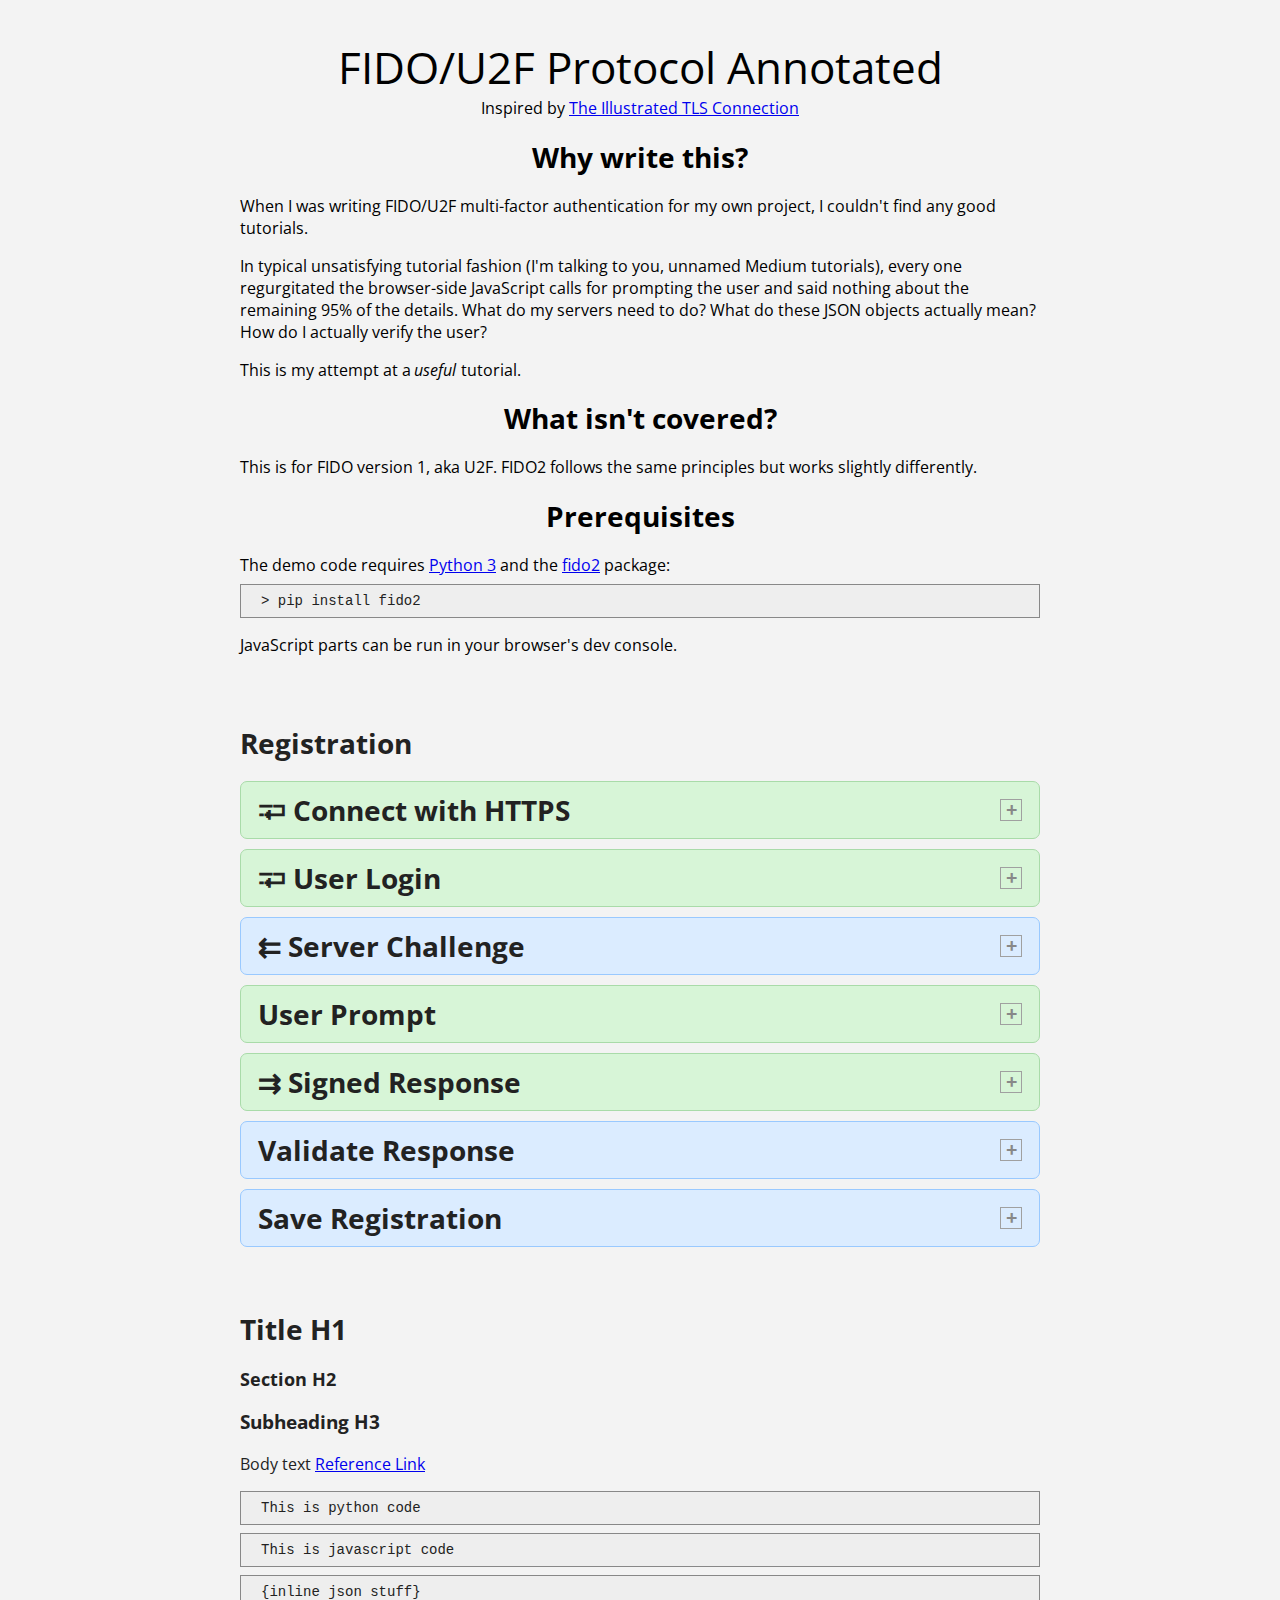
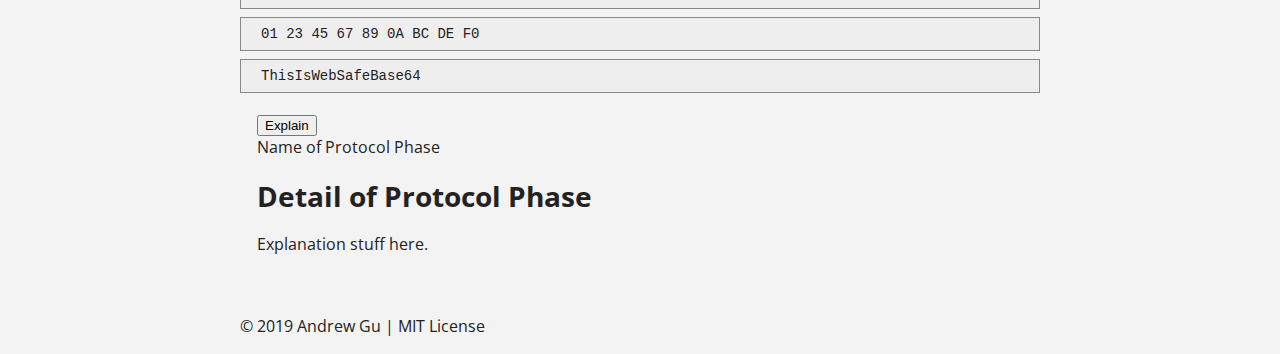
==== u2f.html @ 24c5cd7f "Implement tabbed section" ====
<!DOCTYPE html>
<html>
    <head>
        <link href="https://fonts.googleapis.com/css?family=Open+Sans|Ubuntu+Mono&display=swap" rel="stylesheet">
        <link rel="stylesheet" type="text/css" href="./include/style.css">
        <title>Andrew Gu - FIDO/U2F in detail</title>
    </head>
    <body>
        <div class="page-header">
            FIDO/U2F Protocol Annotated
            <span class="subtitle">Inspired by <a target="_blank" href="https://tls13.ulfheim.net/">The Illustrated TLS Connection</a></span>
            <h1>Why write this?</h1>
            <p>
                When I was writing FIDO/U2F multi-factor authentication for my own project, I couldn't find any good tutorials.
            </p>
            <p>    
                In typical unsatisfying tutorial fashion (I'm talking to you, unnamed Medium tutorials), 
                every one regurgitated the browser-side JavaScript calls for prompting the user and said nothing
                about the remaining 95% of the details. 
                What do my servers need to do? What do these JSON objects 
                actually mean? How do I actually verify the user?
            </p>
            <p>
                This is my attempt at a <em>useful</em> tutorial.
            </p>
            <h1>What isn't covered?</h1>
            <p>
                This is for FIDO version 1, aka U2F. FIDO2 follows the same principles but works slightly differently.
            </p>
            <h1 class="phase-name">
                Prerequisites
            </h1>
            <p>
                The demo code requires <a target="_blank" href="https://www.python.org/">Python 3</a> and the <a target="_blank" href="https://github.com/Yubico/python-fido2">fido2</a> package:
                <code>&gt; pip install fido2</code>
            </o>
            <p>
                JavaScript parts can be run in your browser's dev console.
            </p>
        </div>
        <div class="content-root">
            <h1>Registration</h1>
            <div class="protocol-phase client-phase" expandable>
                <h1 class="phase-name" expandtoggle>
                    <span class="expand">+</span>
                    <span class="shrink">−</span>
                    &#x2b92; Connect with HTTPS
                </h1>
                <div class="details">
                    <p>
                        The client (or browser) first makes a HTTPS connection with the server. 
                        This is to prevent a man-in-the-middle attack which would allow
                        an attacker to impersonate either the server (replay attack) or the FIDO authenticator.
                    </p>
                    <p>
                        If you are writing a website, you get this for free with your standard HTTPS everywhere setup.
                        If you are writing a native client, make sure you are using HTTPS to talk to your servers.
                    </p>
                </div>
            </div>
            <div class="protocol-phase client-phase" expandable>
                <h1 class="phase-name" expandtoggle>
                    <span class="expand">+</span>
                    <span class="shrink">−</span>
                    &#x2b92; User Login
                </h1>
                <div class="details">
                    <p>
                        You need some way to connect data in the registration process to the user's account. Typically, you do this
                        by having the user log in. If they haven't enabled 2FA/MFA yet, then it's usually just username + password until
                        2FA/MFA is set up.
                    </p>
                    <p>
                        If you are requiring 2FA/MFA, then you might restrict the user account like an "unverified" account until the
                        FIDO authenticator is set up.
                    </p>
                </div>
            </div>
            <div class="protocol-phase server-phase" expandable>
                <h1 class="phase-name" expandtoggle>
                    <span class="expand">+</span>
                    <span class="shrink">−</span>
                    &#x21c7; Server Challenge
                </h1>
                <div class="details">
                    <h2>
                        Generating a Secure Challenge
                    </h2>
                    <p>
                        Registration begins with the server generating a random challenge (binary blob).
                        The challenge will be signed using a private key stored on the FIDO authenticator.
                    </p>
                    <div class="code-paragraph" expandable>
                        <div class="code">
                            4b2fe77263b28031b396140f8460863fe80b88ebb974a9e6a1069ca4040bf547
                        </div>
                        <input type="button" value="Show Code" expandtoggle>
                        <div class="details">
                            <div class="code">
                                # python<br>
                                from binascii import hexlify<br>
                                from secrets import token_bytes<br>
                                <span class="has-tooltip">
                                    CHALLENGE_LENGTH = 32
                                    <div class="tooltip-text" style="width: 350px; padding-top: 5px;">32 bytes is probably enough, requiring 2<sup>128</sup> guesses for a birthday attack.</div>
                                </span>
                                <br>
                                challenge = token_bytes(CHALLENGE_LENGTH)<br>
                                print(hexlify(challenge))
                            </div>
                        </div>
                        <p>
                            It's crucial that the server generates a <em>random</em> challenge so that it's not possible 
                            for an eavesdropper to replay a previous registration.
        
                            The server needs to remember that this challenge is for this specific user.
                        </p>
                    </div>
                    <h2>
                        Transmitting to Client
                    </h2>
                    <p>
                        Before we can send the challenge to the actual FIDO authenticator, we will need to encode it using <a target="_blank" href="https://en.wikipedia.org/wiki/Base64#Implementations_and_history">base64url without padding</a>.
                        Technically we don't have to do the base 64 encoding until the next step (client talking to the FIDO authenticator), but base64 is convenient for returning a binary blob in a HTTP response body, so we might as well encode it on the server.
                    </p>
                    <div class="code-paragraph" expandable>
                        <div class="code">
                            Sy_ncmOygDGzlhQPhGCGP-gLiOu5dKnmoQacpAQL9Uc
                        </div>
                        <input type="button" value="Show Code" expandtoggle>
                        <div class="details">
                            <p>
                                Convert into base64url without padding:
                            </p>
                            <div class="code">
                                # python<br>
                                from fido2.utils import websafe_encode<br>
                                websafe_encode(challenge)
                            </div>
                            <p>
                                You could generate the challenge straight into base64url, but remember that you will have to verify the response using the <em>decoded</em> bit sequence.
                            </p>
                            <div class="code">
                                # python<br>
                                from secrets import token_urlsafe<br>
                                CHALLENGE_LENGTH = 32
                                challenge = token_urlsafe(CHALLENGE_LENGTH).replace('=','')<br>
                            </div>
                        </div>
                    </div>
                </div>
            </div>
            <div class="protocol-phase client-phase" expandable>
                <h1 class="phase-name" expandtoggle>
                    <span class="expand">+</span>
                    <span class="shrink">−</span>
                    <!--&#x1f5a2;-->User Prompt
                </h1>
                <div class="details" tabcontainer>
                    <div class="tab-selector">
                        <input id="client-phase-webauthn-tab" type="radio" name="reg-prompt-user-nav" checked>
                        <label for="client-phase-webauthn-tab">Browser</label>
                        <input id="client-phase-python-tab" type="radio" name="reg-prompt-user-nav">
                        <label for="client-phase-python-tab">Native</label>
                        &nbsp;
                    </div>
                    <div class="tab-content" fortab="client-phase-webauthn-tab">
                        <h2>
                            Prompting with WebAuthn in the Browser
                        </h2>
                        
                    </div>
                    <div class="tab-content" fortab="client-phase-python-tab">
                        <h2>
                            Prompting from a Native Application (using Python)
                        </h2>
                    </div>
                </div>
            </div>
            <div class="protocol-phase client-phase" expandable>
                <h1 class="phase-name" expandtoggle>
                    <span class="expand">+</span>
                    <span class="shrink">−</span>
                    &#x21c9; Signed Response
                </h1>
                <div class="details">
                    <p>
                        Client sends response with protocol bullshit
                    </p>
                </div>
            </div>
            <div class="protocol-phase server-phase" expandable>
                <h1 class="phase-name" expandtoggle>
                    <span class="expand">+</span>
                    <span class="shrink">−</span>
                    Validate Response
                </h1>
                <div class="details">
                    <p>
                        Server stores registration info
                    </p>
                </div>
            </div>
            <div class="protocol-phase server-phase" expandable>
                <h1 class="phase-name" expandtoggle>
                    <span class="expand">+</span>
                    <span class="shrink">−</span>
                    Save Registration
                </h1>
                <div class="details">
                    <p>
                        Server stores registration info
                    </p>
                </div>
            </div>
        </div>
        <div class="content-root">
            <h1>Title H1</h1>
            <h2>Section H2</h2>
            <h3>Subheading H3</h3>
            <p>Body text <a href="https://fidoalliance.org/specifications/">Reference Link</a></p>
            <code class="python">This is python code</code>
            <code class="javascript">This is javascript code</code>
            <code class="json">{inline json stuff}</code>
            <code class="hex">01 23 45 67 89 0A BC DE F0</code>
            <code class="base64">ThisIsWebSafeBase64</code>

            <div class="protocol-phase expandable" id="test_expandable">
                <div class="expandable-inner">
                    <div class="protocol-phase-header header">
                        <input class="protocol-phase-toggle" type="button" value="Explain" expandtarget="test_expandable">
                        <div class="protocol-phase-previewer">Name of Protocol Phase</div>
                    </div>
                    <div class="protocol-phase-detail detail">
                        <h1>Detail of Protocol Phase</h1>

                        <p>Explanation stuff here.</p>
                        <!--
                        <div class="data expandable" id="test_data">
                            <div class="data-header header" previewer>
                                <input class="data-toggle" type="button" value="Annotate" expandtarget="test_data">
                                <div class="data-previewer" preview>
                                    <code class="json">{Collapsed Json}</code>
                                </div>
                            </div>
                            <div class="data-expanded">
                                <code class="json">00 00 00 00</code>
                                <p>Description</p>
                                <code class="json">00 00 00 00</code>
                                <p>Description</p>
                                <code class="json">00 00 00 00</code>
                                <p>Description</p>
                            </div>
                        </div>

                        <div class="blob expandable" id="test_blob">
                            <div class="blob-header header" previewer>
                                <input class="blob-toggle" type="button" value="Decode" expandtarget="test_blob">
                                <div class="blob-previewer">
                                    <code class="base64">Base 64</code>
                                </div>
                            </div>
                            <div class="blob-expanded">
                                <code class="hex">00 00 00 00</code>
                            </div>
                        </div>

                        <div class="show-code expandable" id="test_showcode">
                            <div class="show-code-header header">
                                <input class="show-code-expand-button" type="button" value="Code" expandtarget="test_showcode" previewer>
                            </div>
                            <code class="show-code-expanded python">Detail code</code>
                        </div>
                        -->
                    </div>
                </div>
            </div>
        </div>
        <div class="page-footer">
            &copy; 2019 Andrew Gu | MIT License
        </div>
    </body>
    <script type="text/javascript" src="./include/util.js"></script>
    <script type="text/javascript">
        var formatMapping = {
            "expandable_attrb" : "expandable",
            "toggle_attrb" : "expandtoggle",
            "collapse_class" : "collapsed",
            "toggle_state_attrb" : "togglecollapsed",
            "tab_container_attrb" : "tabcontainer",
            "tab_selector_class" : "tab-selector",
            "tab_content_class" : "tab-content",
            "tab_content_key_attrb" : "fortab",
            "tab_visiblity_class" : "visible",
        };
        initInteractiveFormatting(formatMapping);
    </script>
</html>
---- include/style.css ----
body {
    margin: 0;
    padding: 0;
    background-color: #f3f3f3;
    font-family: 'Open Sans', sans-serif;
}

h1, h2, h3, h4, h5, h6
{
    font-family: 'Open Sans', sans-serif;
}

h1
{
    font-size: 28px;
}

h2
{
    font-size: 18px;
}

.page-header > .subtitle
{
    font-size: 16px;
    text-align: center;
    display: block;
}

p, div.details > div.paragraph, div.code-paragraph {
    font-size: 16px;
    text-align: left;
    margin-top: 16px;
    margin-bottom: 16px;
}

sup {
    margin: 0;
    padding: 0;
    font-size: 10px;
}

p em, div.paragraph em {
    margin-left: -1.5px;
    margin-right: 1.5px;
}

.page-header {
    width: 800px;
    margin: 20px auto 0;
    padding: 17px;
    /*background-color: #f8f8f8;*/

    font-size: 44px;
    text-align: center;
}

.page-header p {
    font-size: 16px;
}

.page-footer {
    color: #222222;
    margin: 0 auto;
    padding: 17px;
    width: 800px;
}

.content-root {
    margin: 0 auto;
    padding: 17px;
    width: 800px;
    color: #222222;
    /*background-color: #f8f8f8;*/
}

/* Tabbed div */
div.details[tabcontainer]
{
    width: 100%;
    border: 1px solid rgba(160, 160, 160, 0.7);
    margin-top: 16px;
    margin-bottom: 16px;
    border-radius: 3px;
}

div.details[tabcontainer] > div.tab-selector
{
    display: flex;
    flex-direction: row;
}

div.details[tabcontainer] > div.tab-selector > input
{
    display: none;
}

div.details[tabcontainer] > div.tab-selector > label
{
    margin-right: 3px;
    padding: 5px;
    flex-basis: auto;
    flex-shrink: 0;
    flex-grow: 0;

    border-bottom: 3px solid rgba(0,0,0,0.1);

    cursor: pointer;
}

div.details[tabcontainer] > div.tab-selector > label:hover
{
    background-color: rgba(160,160,160,0.3);
    border-bottom: 3px solid rgba(0,0,0,0.5);
}

div.details[tabcontainer] > div.tab-selector > input:checked + label
{
    background-color: rgba(160,160,160,0.3);
    border-bottom: 3px solid rgba(0,0,0,0.5);
}

div.details[tabcontainer] > div.tab-content
{
    display: none;
    margin: 16px;
}

div.details[tabcontainer] > div.tab-content.visible
{
    display: block;
}

/* Code block formatting */

code, div.code {
    margin: 8px 0;
    border: 1px solid #888888;
    padding: 8px 20px;
    box-sizing: border-box;
    width: 100%;
    background-color: #eeeeee;
    font-size: 14px;
    line-height: 16px;
    font-family: 'Ubuntu Mono', monospace;
    color: #222222;
    display: block;
}

div.code > input[expandtoggle] {
    float: right;
    margin-top: -3px;
    height: 22px;
}

div.code-paragraph > div.details {
    margin-left: 30px;
    margin-right: 30px;
}

/* Tooltip formatting */
div.tooltip-text {
    position: absolute;

    top: 100%;
    left: 20px;
    margin-top: 5px;

    padding: 8px;

    font-family: 'Open Sans', sans-serif;
    line-height: 16px;
    font-size: 16px;
    text-align: left;
    box-sizing: border-box;
    border-radius: 5px;
    background-color: rgb(70, 70, 70);
    color: white;

    z-index: 100;
    display: block;
    opacity: 0.0;

    pointer-events: none;

    transition-property: opacity;
    transition-duration: 0.2s;
    transition-timing-function: cubic-bezier(0.25, 0.46, 0.45, 0.94);
}

.has-tooltip:hover > div.tooltip-text {
    opacity: 1.0;
}

.has-tooltip {
    position: relative;
}

.code > .has-tooltip {
    color: #222288;
    text-decoration: underline;
}

div.tooltip-text::after {
    content: " ";
    position: absolute;
    top: 0%; /* At the bottom of the tooltip */
    left: 20px;
    margin-top: -10px;
    border-width: 5px;
    border-style: solid;
    border-color:  transparent transparent rgb(70, 70, 70) transparent;
}

/* Formatting for protocol phase container */
.protocol-phase {
    padding-top: 10px;
    padding-bottom: 0px;
    padding-left: 17px;
    padding-right: 17px;
    border-radius: 7px;
    margin-top: 10px;
    margin-bottom: 10px;
}

.protocol-phase.collapsed {
    padding-bottom: 10px;
}

.protocol-phase > h1.phase-name {
    margin: 0;
    padding: 0;
    line-height: 36px;
}

.protocol-phase.collapsed > h1.phase-name > span.expand {
    display: block;
}

.protocol-phase > h1.phase-name > span.expand {
    display: none;
}

.protocol-phase.collapsed > h1.phase-name > span.shrink {
    display: none;
}

.protocol-phase > h1.phase-name > span.shrink {
    display: block;
}

.protocol-phase > h1.phase-name > span.expand, h1.phase-name span.shrink {
    float: right;
    width: 20px;
    height: 20px;
    line-height:20px;
    font-size: 20px;
    margin-top: 7px;
    margin-right: 0px;
    text-align: center;
    border: 1px solid #a0a0a0;
    color: #888888;
}

.protocol-phase > .details {
    overflow: hidden;
}

.client-phase {
    background-color: #d7f5d7;
    border: 1px solid #a9dba9;
}

.client-phase.collapsed:hover{
    border: 1px solid #459645;
}

.server-phase {
    background-color: #dbecff;
    border: 1px solid #99c9ff;
}

.server-phase.collapsed:hover {
    border: 1px solid #4a6e96;
}

/* For handling toggle expansion */
.expandable {
    overflow: hidden;
}

[expandtoggle] {
    cursor: pointer;
}

.short {
    transition-property: opacity;
    transition-duration: 0.2s;
    transition-timing-function: cubic-bezier(0.25, 0.46, 0.45, 0.94);
    height: 0;
    opacity: 0;
}

div.collapsed > .short {
    transition-property: opacity;
    transition-duration: 0.2s;
    transition-timing-function: cubic-bezier(0.25, 0.46, 0.45, 0.94);
    height: auto;
    opacity: 1;
}

.details
{
    display: block;
}

div.collapsed > .details {
    display: none;
}
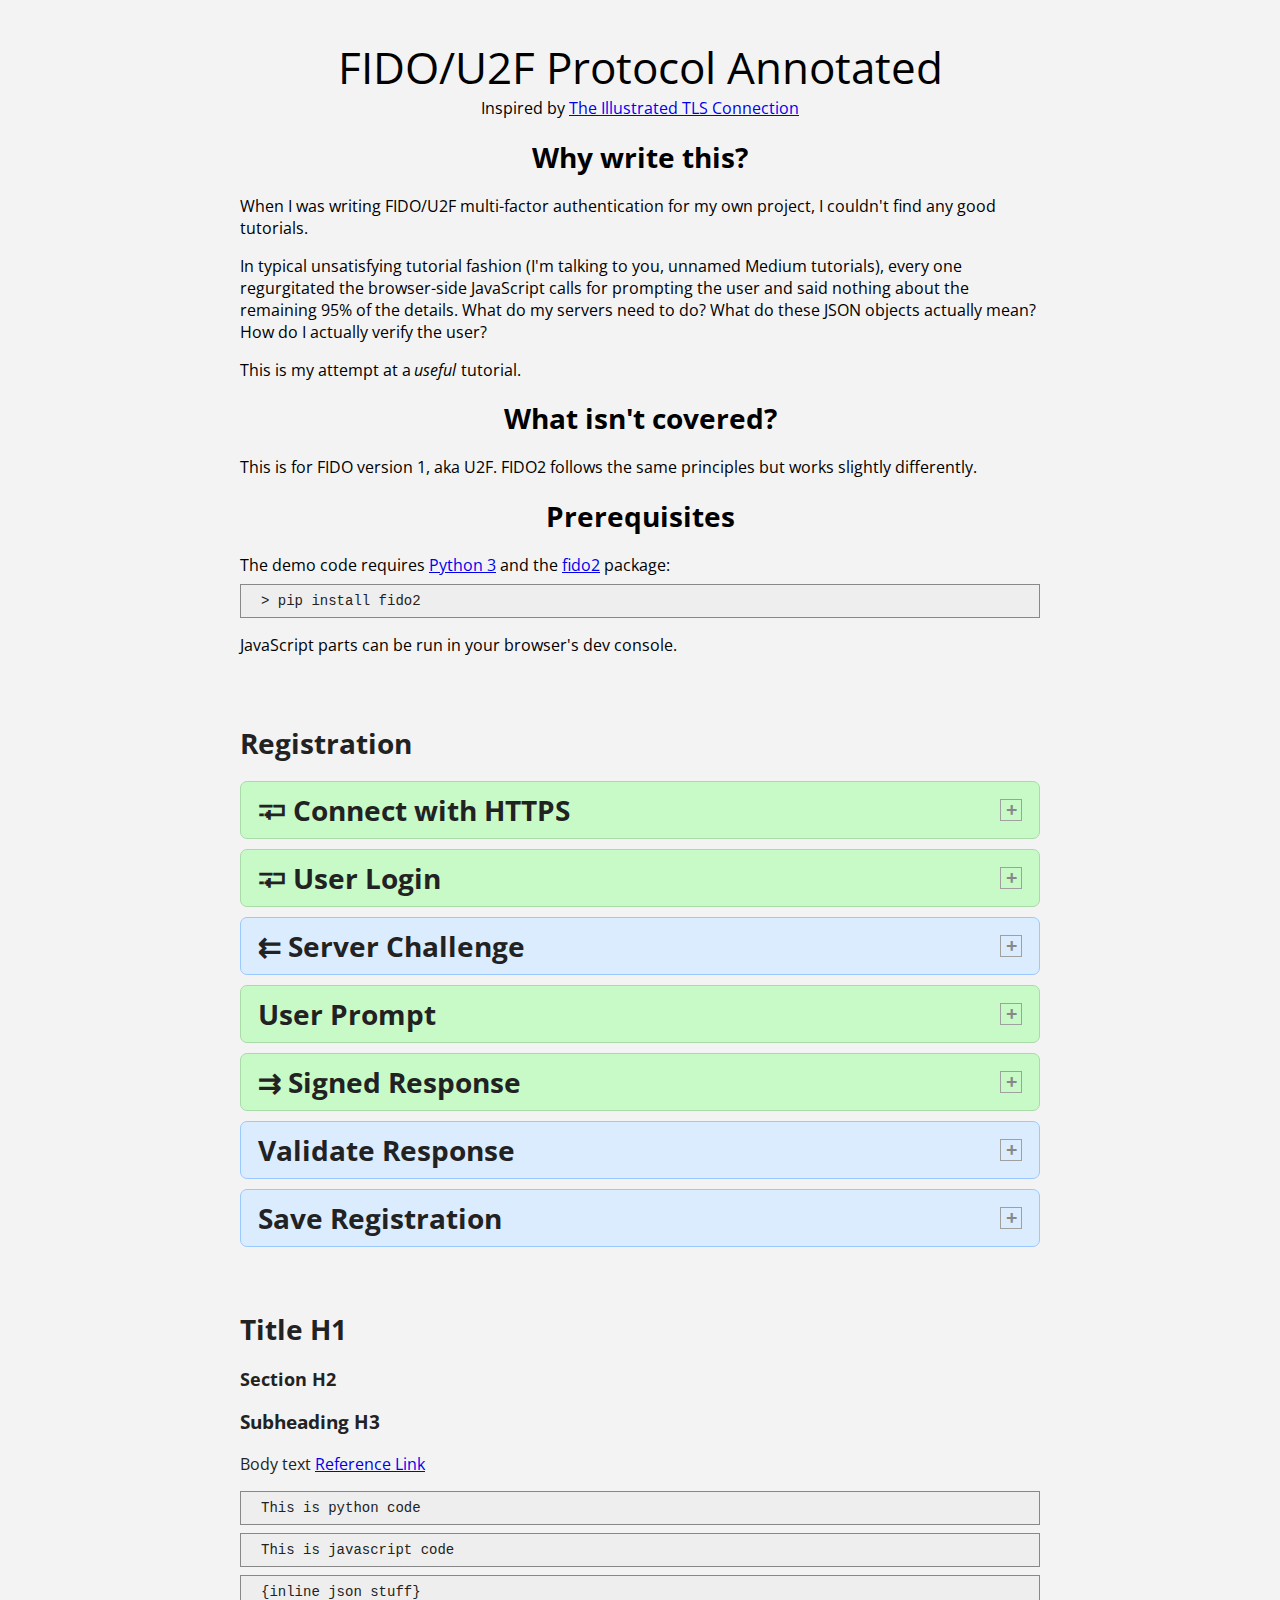
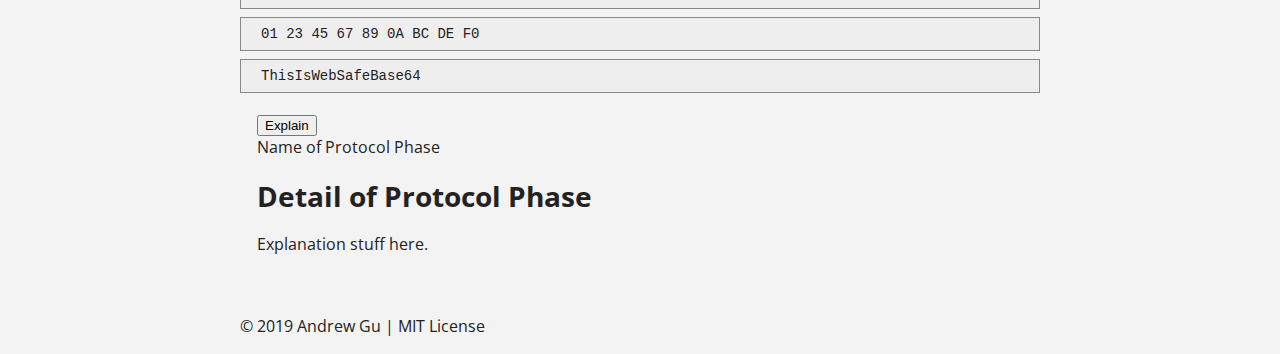
==== commit eadab062: "Styling for tabs" ====
--- a/u2f.html
+++ b/u2f.html
@@ -164,16 +164,17 @@
                         <label for="client-phase-python-tab">Native</label>
                         &nbsp;
                     </div>
-                    <div class="tab-content" fortab="client-phase-webauthn-tab">
-                        <h2>
-                            Prompting with WebAuthn in the Browser
-                        </h2>
-                        
-                    </div>
-                    <div class="tab-content" fortab="client-phase-python-tab">
-                        <h2>
-                            Prompting from a Native Application (using Python)
-                        </h2>
+                    <div class="tab-container">
+                        <div class="tab-content" fortab="client-phase-webauthn-tab">
+                            <h2>
+                                Prompting with WebAuthn in the Browser
+                            </h2>
+                        </div>
+                        <div class="tab-content" fortab="client-phase-python-tab">
+                            <h2>
+                                Prompting from a Native Application (using Python)
+                            </h2>
+                        </div>
                     </div>
                 </div>
             </div>
--- a/include/style.css
+++ b/include/style.css
@@ -78,10 +78,24 @@
 div.details[tabcontainer]
 {
     width: 100%;
-    border: 1px solid rgba(160, 160, 160, 0.7);
     margin-top: 16px;
     margin-bottom: 16px;
-    border-radius: 3px;
+}
+
+div.details[tabcontainer] > div.tab-container
+{
+    border-radius: 0px 3px 3px 3px;
+    overflow: hidden;
+}
+
+div.client-phase div.tab-container
+{
+    background-color: #dfffdf;
+}
+
+div.server-phase div.tab-container
+{
+    background-color: #e9f3ff;
 }
 
 div.details[tabcontainer] > div.tab-selector
@@ -97,17 +111,35 @@
 
 div.details[tabcontainer] > div.tab-selector > label
 {
+    font-size: 14px;
     margin-right: 3px;
-    padding: 5px;
+    padding: 5px 10px;
     flex-basis: auto;
     flex-shrink: 0;
     flex-grow: 0;
 
-    border-bottom: 3px solid rgba(0,0,0,0.1);
+    border-bottom: 2px solid rgba(0,0,0,0.1);
 
     cursor: pointer;
 }
 
+div.client-phase div.details[tabcontainer] > div.tab-selector > label:hover,
+div.client-phase div.details[tabcontainer] > div.tab-selector > input:checked + label
+{
+    background-color: #dfffdf;
+    border-radius: 3px 3px 0px 0px;
+    border-bottom: 2px solid rgba(0,0,0,0.0);
+}
+
+div.server-phase div.details[tabcontainer] > div.tab-selector > label:hover,
+div.server-phase div.details[tabcontainer] > div.tab-selector > input:checked + label
+{
+    background-color: #e9f3ff;
+    border-radius: 3px 3px 0px 0px;
+    border-bottom: 2px solid rgba(0,0,0,0.0);
+}
+
+/*
 div.details[tabcontainer] > div.tab-selector > label:hover
 {
     background-color: rgba(160,160,160,0.3);
@@ -119,14 +151,15 @@
     background-color: rgba(160,160,160,0.3);
     border-bottom: 3px solid rgba(0,0,0,0.5);
 }
-
-div.details[tabcontainer] > div.tab-content
+*/
+
+div.details[tabcontainer] div.tab-content
 {
     display: none;
     margin: 16px;
 }
 
-div.details[tabcontainer] > div.tab-content.visible
+div.details[tabcontainer] div.tab-content.visible
 {
     display: block;
 }
@@ -267,7 +300,7 @@
 }
 
 .client-phase {
-    background-color: #d7f5d7;
+    background-color: #c8fac8;
     border: 1px solid #a9dba9;
 }
 
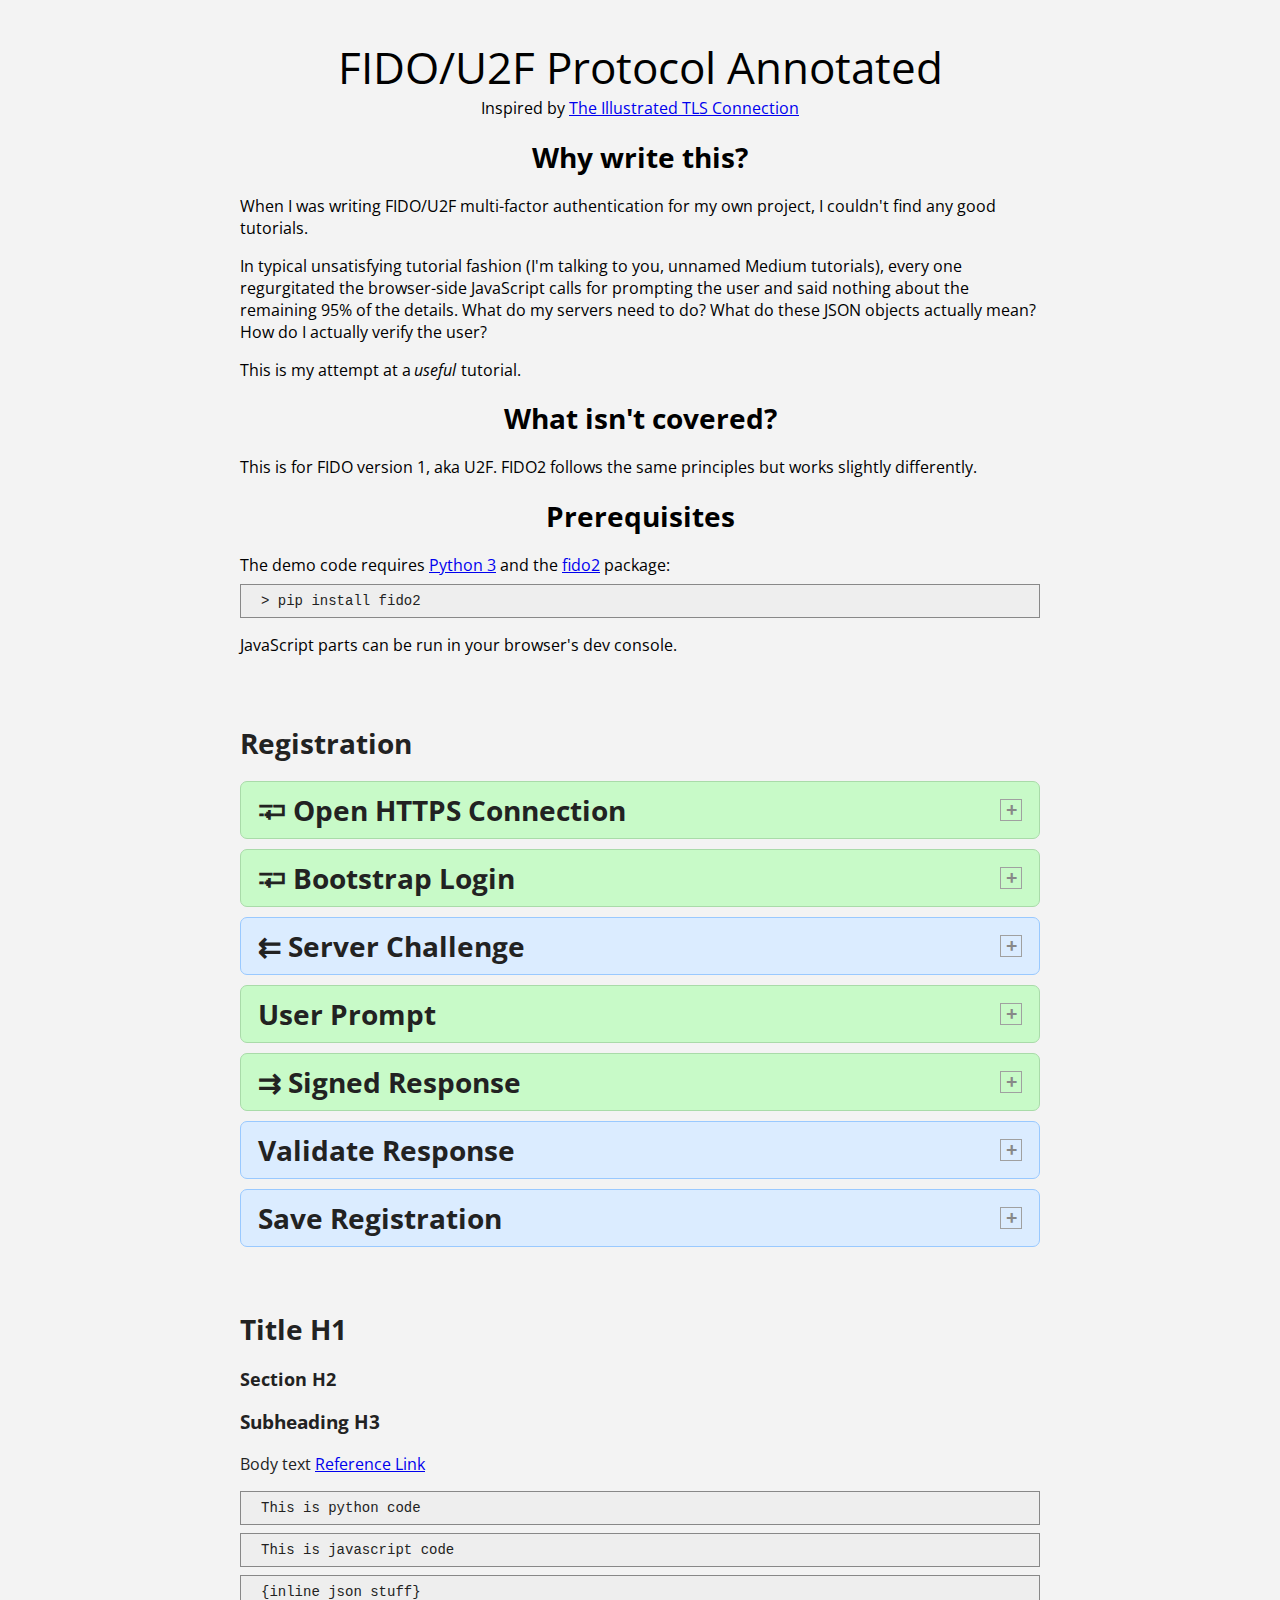
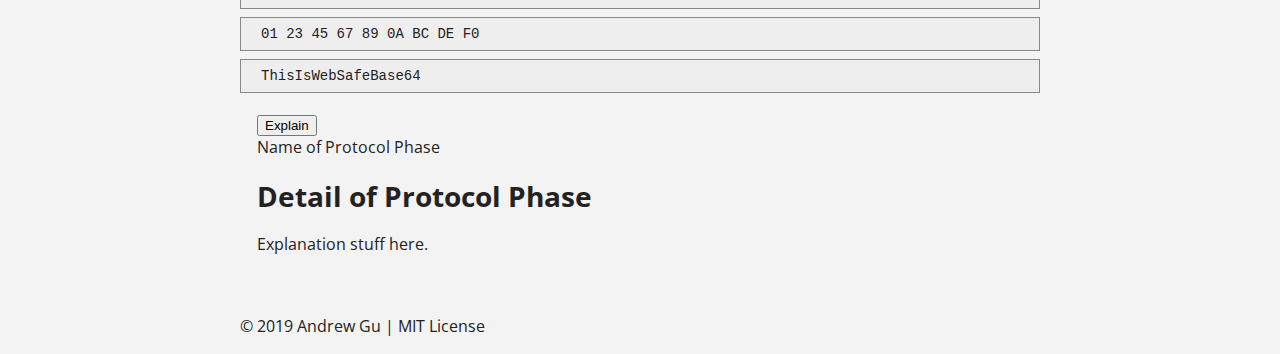
==== commit a5ee2886: "Added markup" ====
--- a/u2f.html
+++ b/u2f.html
@@ -44,17 +44,20 @@
                 <h1 class="phase-name" expandtoggle>
                     <span class="expand">+</span>
                     <span class="shrink">−</span>
-                    &#x2b92; Connect with HTTPS
-                </h1>
-                <div class="details">
-                    <p>
-                        The client (or browser) first makes a HTTPS connection with the server. 
+                    &#x2b92; Open HTTPS Connection
+                </h1>
+                <div class="details">
+                    <p>
+                        How you do this is up to you, but make sure you do it.
+                    </p>
+                    <p>
+                        First you need a secure connection between the client and server, which is probably done with HTTPS. 
                         This is to prevent a man-in-the-middle attack which would allow
-                        an attacker to impersonate either the server (replay attack) or the FIDO authenticator.
-                    </p>
-                    <p>
-                        If you are writing a website, you get this for free with your standard HTTPS everywhere setup.
-                        If you are writing a native client, make sure you are using HTTPS to talk to your servers.
+                        an attacker to impersonate either the server or the FIDO authenticator.
+                    </p>
+                    <p>
+                        If you are writing a website, you get this with your standard HTTPS everywhere setup.
+                        If you are writing a native client, HTTPS will do the job, though technically you could do it some other way.
                     </p>
                 </div>
             </div>
@@ -62,13 +65,15 @@
                 <h1 class="phase-name" expandtoggle>
                     <span class="expand">+</span>
                     <span class="shrink">−</span>
-                    &#x2b92; User Login
-                </h1>
-                <div class="details">
-                    <p>
-                        You need some way to connect data in the registration process to the user's account. Typically, you do this
-                        by having the user log in. If they haven't enabled 2FA/MFA yet, then it's usually just username + password until
-                        2FA/MFA is set up.
+                    &#x2b92; Bootstrap Login
+                </h1>
+                <div class="details">
+                    <p>
+                        How you do this is up to you, but make sure you do it.
+                    </p>
+                    <p>
+                        You need some way to connect the second factor to the user. You usually do this by having the user create an 
+                        account (e.g. email and password). When they log in with that, you get a user ID for linking their second factor.
                     </p>
                     <p>
                         If you are requiring 2FA/MFA, then you might restrict the user account like an "unverified" account until the
@@ -155,8 +160,12 @@
                     <span class="expand">+</span>
                     <span class="shrink">−</span>
                     <!--&#x1f5a2;-->User Prompt
-                </h1>
+                </h1>              
                 <div class="details" tabcontainer>
+                    <p>
+                        The browser (or your native app) needs to take the challenge from the server and generate a response that could only come from your FIDO authenticator. 
+                        This process works differently depending on whether you're doing this from a browser or from native code. 
+                    </p>  
                     <div class="tab-selector">
                         <input id="client-phase-webauthn-tab" type="radio" name="reg-prompt-user-nav" checked>
                         <label for="client-phase-webauthn-tab">Browser</label>
@@ -167,13 +176,23 @@
                     <div class="tab-container">
                         <div class="tab-content" fortab="client-phase-webauthn-tab">
                             <h2>
-                                Prompting with WebAuthn in the Browser
+                                Prompting using WebAuthn in the Browser
                             </h2>
+                            <p>
+                                Browsers implement the WebAuthn API, which your JavaScript will call. It hides the complexities of actually talking
+                                to the authenticator device, so I recommend using WebAuthn where you can.
+                            </p>
+                            <p>
+                                This example doesn't cover all of the configuration options. It just illustrates a typical sane setup.
+                            </p>
                         </div>
                         <div class="tab-content" fortab="client-phase-python-tab">
                             <h2>
-                                Prompting from a Native Application (using Python)
+                                Prompting in a Native Application
                             </h2>
+                            <p>
+                                In a native application, you can still just embed a browser to use WebAuthn. However, if that isn't an option, you can try to talk to the authenticator directly.
+                            </p>
                         </div>
                     </div>
                 </div>
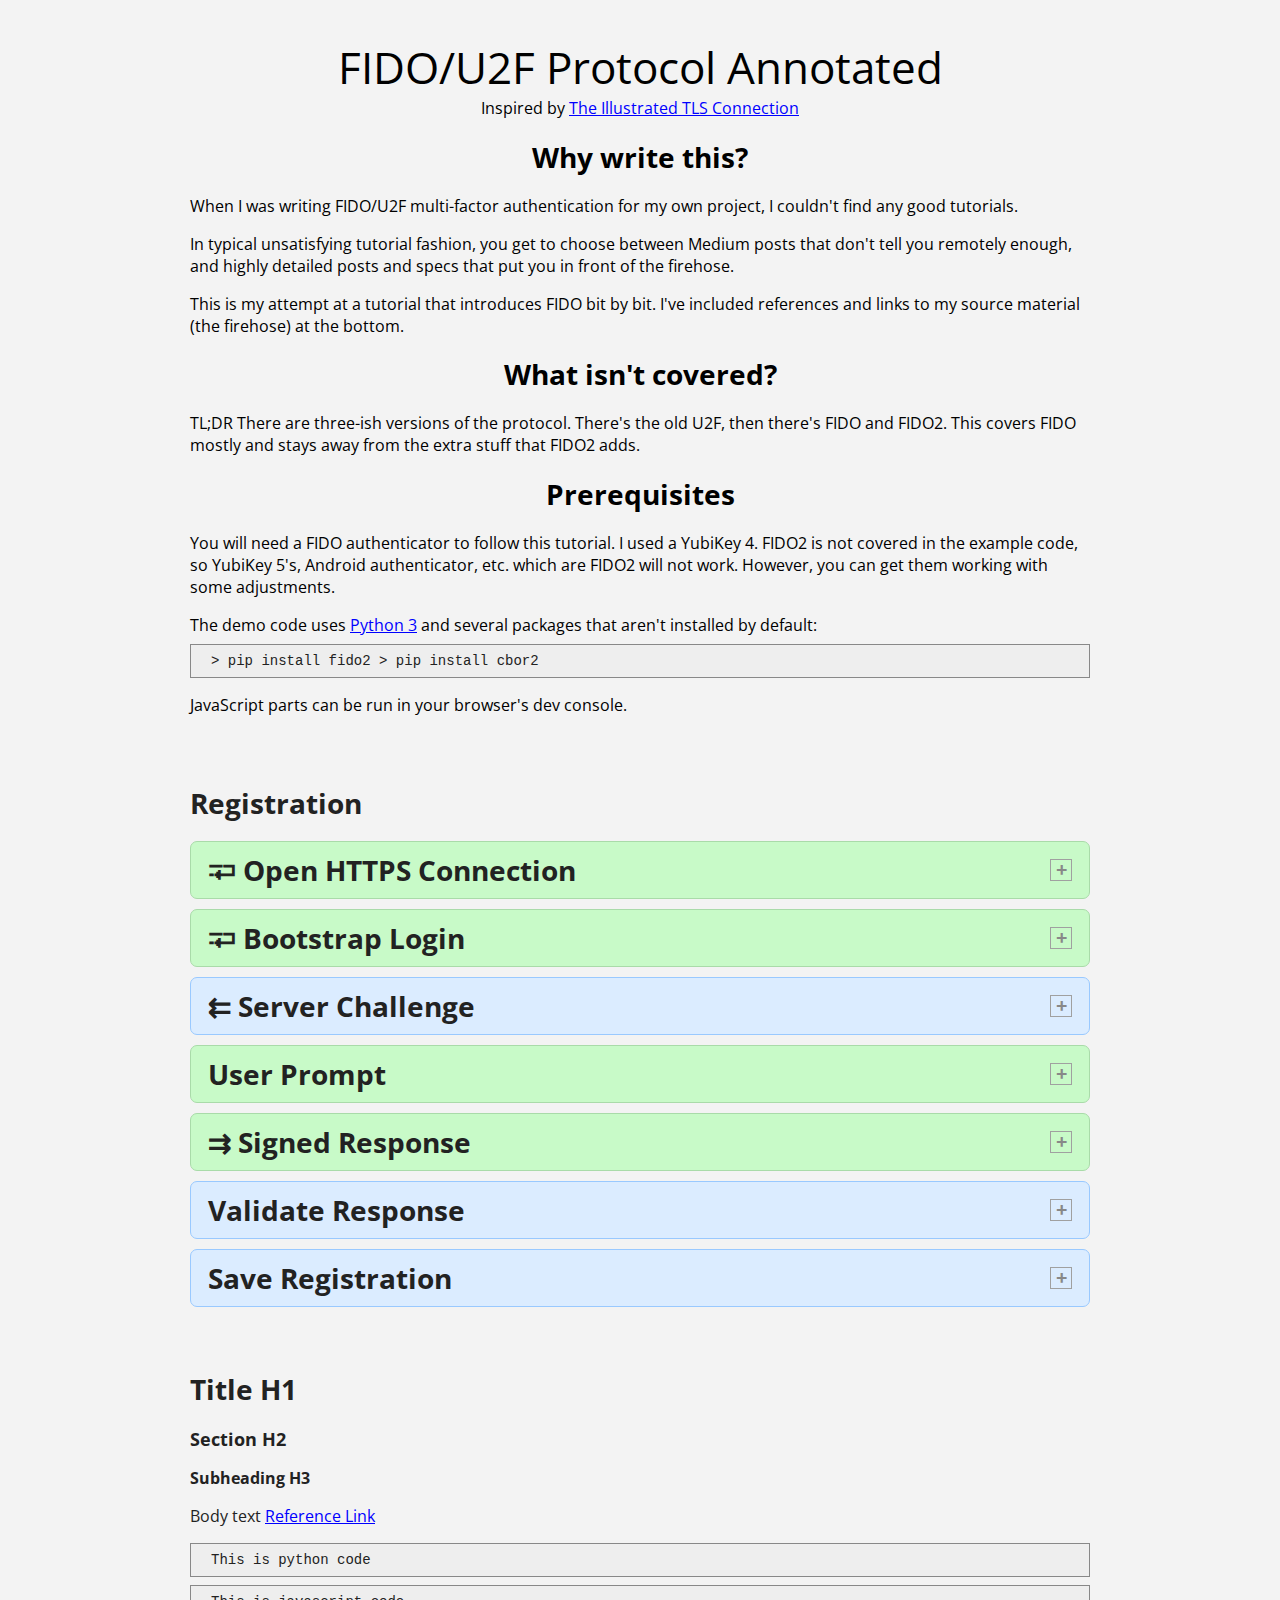
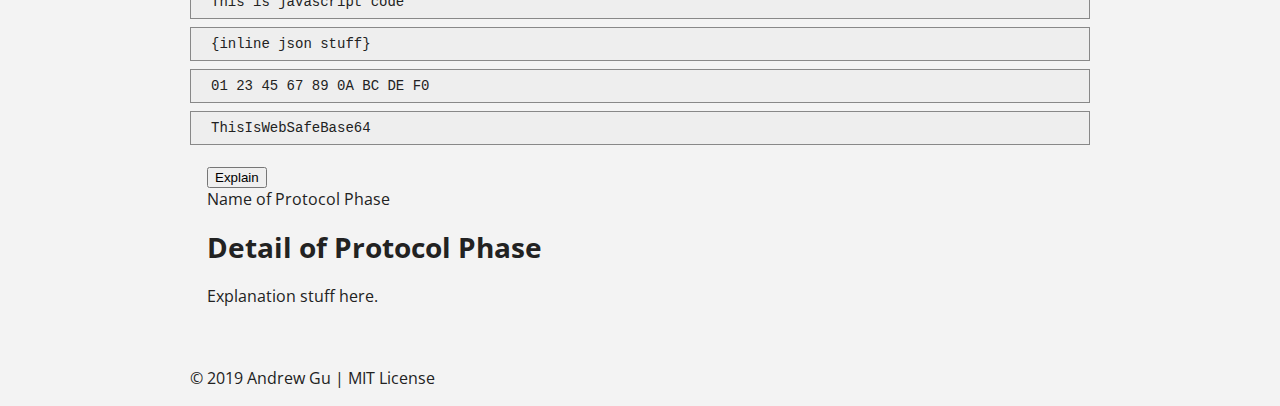
==== commit 32d426ac: "Writing" ====
--- a/u2f.html
+++ b/u2f.html
@@ -14,25 +14,32 @@
                 When I was writing FIDO/U2F multi-factor authentication for my own project, I couldn't find any good tutorials.
             </p>
             <p>    
-                In typical unsatisfying tutorial fashion (I'm talking to you, unnamed Medium tutorials), 
-                every one regurgitated the browser-side JavaScript calls for prompting the user and said nothing
-                about the remaining 95% of the details. 
-                What do my servers need to do? What do these JSON objects 
-                actually mean? How do I actually verify the user?
-            </p>
-            <p>
-                This is my attempt at a <em>useful</em> tutorial.
+                In typical unsatisfying tutorial fashion, you get to choose between Medium posts that don't tell you remotely
+                enough, and highly detailed posts and specs that put you in front of the firehose.
+            </p>
+            <p>
+                This is my attempt at a tutorial that introduces FIDO bit by bit. I've included references and links
+                to my source material (the firehose) at the bottom.
             </p>
             <h1>What isn't covered?</h1>
             <p>
-                This is for FIDO version 1, aka U2F. FIDO2 follows the same principles but works slightly differently.
+                TL;DR There are three-ish versions of the protocol. There's the old U2F, then there's FIDO and FIDO2. 
+                This covers FIDO mostly and stays away from the extra stuff that FIDO2 adds.
             </p>
             <h1 class="phase-name">
                 Prerequisites
             </h1>
             <p>
-                The demo code requires <a target="_blank" href="https://www.python.org/">Python 3</a> and the <a target="_blank" href="https://github.com/Yubico/python-fido2">fido2</a> package:
-                <code>&gt; pip install fido2</code>
+                You will need a FIDO authenticator to follow this tutorial. I used a YubiKey 4.
+                FIDO2 is not covered in the example code, so YubiKey 5's, Android authenticator, etc. which are FIDO2 will not work. 
+                However, you can get them working with some adjustments.
+            </p>
+            <p>
+                The demo code uses <a target="_blank" href="https://www.python.org/">Python 3</a> and several packages that aren't installed by default:
+                <code>
+                    &gt; pip install fido2
+                    &gt; pip install cbor2
+                </code>
             </o>
             <p>
                 JavaScript parts can be run in your browser's dev console.
@@ -48,17 +55,13 @@
                 </h1>
                 <div class="details">
                     <p>
-                        How you do this is up to you, but make sure you do it.
-                    </p>
-                    <p>
-                        First you need a secure connection between the client and server, which is probably done with HTTPS. 
-                        This is to prevent a man-in-the-middle attack which would allow
-                        an attacker to impersonate either the server or the FIDO authenticator.
-                    </p>
-                    <p>
-                        If you are writing a website, you get this with your standard HTTPS everywhere setup.
-                        If you are writing a native client, HTTPS will do the job, though technically you could do it some other way.
-                    </p>
+                        The browser will do this for you. If you are writing a native client, you should still use HTTPS.
+                        It accomplishes two key things:
+                    </p>
+                    <ol>
+                        <li>Prevent man in the middle attacks</li>
+                        <li>Prove your server is actually you</li>
+                    </ol>
                 </div>
             </div>
             <div class="protocol-phase client-phase" expandable>
@@ -69,15 +72,12 @@
                 </h1>
                 <div class="details">
                     <p>
-                        How you do this is up to you, but make sure you do it.
-                    </p>
-                    <p>
-                        You need some way to connect the second factor to the user. You usually do this by having the user create an 
-                        account (e.g. email and password). When they log in with that, you get a user ID for linking their second factor.
-                    </p>
-                    <p>
-                        If you are requiring 2FA/MFA, then you might restrict the user account like an "unverified" account until the
-                        FIDO authenticator is set up.
+                        You need a user ID that you can register the FIDO authenticator to. You usually do this by having the user create an 
+                        account (e.g. email and password).
+                    </p>
+                    <p>
+                        Best practice is to restrict what the account can access until it has a second factor set up. You should support
+                        registering multiple authenticators per user so that users can set up multiple in case they lose one.
                     </p>
                 </div>
             </div>
@@ -115,8 +115,7 @@
                             </div>
                         </div>
                         <p>
-                            It's crucial that the server generates a <em>random</em> challenge so that it's not possible 
-                            for an eavesdropper to replay a previous registration.
+                            The challenge must be <em>random</em> so that an eavesdropper can't replay a previous registration.
         
                             The server needs to remember that this challenge is for this specific user.
                         </p>
@@ -126,7 +125,7 @@
                     </h2>
                     <p>
                         Before we can send the challenge to the actual FIDO authenticator, we will need to encode it using <a target="_blank" href="https://en.wikipedia.org/wiki/Base64#Implementations_and_history">base64url without padding</a>.
-                        Technically we don't have to do the base 64 encoding until the next step (client talking to the FIDO authenticator), but base64 is convenient for returning a binary blob in a HTTP response body, so we might as well encode it on the server.
+                        Technically we don't have to do the base 64 encoding until the next step (client talking to the FIDO authenticator), but base64 is convenient for returning a binary blob in a HTTP response body.
                     </p>
                     <div class="code-paragraph" expandable>
                         <div class="code">
@@ -160,11 +159,11 @@
                     <span class="expand">+</span>
                     <span class="shrink">−</span>
                     <!--&#x1f5a2;-->User Prompt
-                </h1>              
+                </h1>
                 <div class="details" tabcontainer>
                     <p>
-                        The browser (or your native app) needs to take the challenge from the server and generate a response that could only come from your FIDO authenticator. 
-                        This process works differently depending on whether you're doing this from a browser or from native code. 
+                        Using the challenge from the server and the "relying party ID" (domain name), the browser/native client asks
+                        the authenticator to generate a key pair that is unique for your site/app.
                     </p>  
                     <div class="tab-selector">
                         <input id="client-phase-webauthn-tab" type="radio" name="reg-prompt-user-nav" checked>
@@ -176,22 +175,164 @@
                     <div class="tab-container">
                         <div class="tab-content" fortab="client-phase-webauthn-tab">
                             <h2>
-                                Prompting using WebAuthn in the Browser
+                                Browser (WebAuthn)
                             </h2>
                             <p>
-                                Browsers implement the WebAuthn API, which your JavaScript will call. It hides the complexities of actually talking
-                                to the authenticator device, so I recommend using WebAuthn where you can.
+                                In browsers, the easiest way is to call the <a target="_blank" href="https://developer.mozilla.org/en-US/docs/Web/API/Web_Authentication_API">WebAuthn API</a> with JavaScript. 
+                                This example covers the basic implementation using sensible defaults.
                             </p>
                             <p>
-                                This example doesn't cover all of the configuration options. It just illustrates a typical sane setup.
+                                There are three steps:
                             </p>
+                            <div class="subsection" expandable>
+                                <h3 expandtoggle>
+                                    <span class="expand">+</span>
+                                    <span class="shrink">−</span>
+                                    Set up the options object
+                                </h3>
+                                <div class="details">
+                                    <div class="code-paragraph" expandable>
+                                        <div class="short">
+                                            <input type="button" value="Line by Line" expandtoggle>
+                                            <div class="code">
+                                                var options = {<br>
+                                                <span tab></span>publicKey: {<br>
+                                                <span tab__></span>rp: {<br>
+                                                <span tab____></span>id: <span class="has-tooltip">"localhost"<div class="tooltip-text" style="width: 350px; padding-top: 5px;">Typically your domain name. "localhost" for testing.</div></span>,<br>
+                                                <span tab____></span>name: <span class="has-tooltip">"Test App"<div class="tooltip-text" style="width: 300px; padding-top: 5px;">Friendly name for the prompt</div></span><br>
+                                                <span tab__></span>},<br>
+                                                <span tab__></span>challenge: <span class="has-tooltip">base64urlToBuffer(serverChallenge)<div class="tooltip-text" style="width: 300px; padding-top: 5px;">Raw bits of the server challenge</div></span>,<br>
+                                                <span tab__></span>user: {<br>
+                                                <span tab____></span>displayName: <span class="has-tooltip">"Test User"<div class="tooltip-text" style="width: 300px; padding-top: 5px;">Friendly name</div></span>,<br>
+                                                <span tab____></span>name: test_user@example.com,<br>
+                                                <span tab____></span>id: <span class="has-tooltip">base64urlToBuffer(userId)<div class="tooltip-text" style="width: 350px; padding-top: 5px;">Actual user identifier used for verification. This can be just the UTF-8 encoded user name.</div></span><br>
+                                                <span tab__></span>},<br>
+                                                <span tab__></span>pubKeyCredParams: [<br>
+                                                <span tab____></span>{<br>
+                                                <span tab______></span>type: <span class="has-tooltip">"public-key"<div class="tooltip-text" style="width: 300px; padding-top: 5px;">Magic word for "FIDO"</div></span>,<br>
+                                                <span tab______></span>alg: <span class="has-tooltip">-7<div class="tooltip-text" style="width: 350px; padding-top: 5px; left: -13px;">-7 is the magic number for ECDSA w/ SHA-256 signature algorithm. -37 is also common for RSA w/ SHA-256.<sup>1</sup></div></span><br>
+                                                <span tab____></span>}<br>
+                                                <span tab__></span>],<br>
+                                                <span tab__></span>timeout: <span class="has-tooltip">30000<div class="tooltip-text" style="width: 350px; padding-top: 5px; left: -10px;">Time in milliseconds before the prompt should time out.</div></span>,<br>
+                                                <span tab__></span>attestation: <span class="has-tooltip">"direct"<div class="tooltip-text" style="width: 350px; padding-top: 5px; left: -10px;">"Direct" means that a hardware attestation is required.</div></span><br>
+                                                <span tab></span>}<br>
+                                                };
+                                            </div>
+                                        </div>
+                                        <div class="details no-indent">
+                                            <input type="button" value="Short Version" expandtoggle>
+                                            <p>
+                                                You can find an excellent reference for the options object in <a target="_blank" href="https://developer.mozilla.org/en-US/docs/Web/API/PublicKeyCredentialCreationOptions">MDN</a>.
+                                            </p>
+
+                                            When creating this object, we need to know a few things like the user's ID and the server challenge. The API expects them as Buffer objects, 
+                                            so we need a helper function:
+
+<pre><code>function base64urlToBuffer(base64url)
+{
+    var rawString = window.atob(base64url.replace(/_/g, "/").replace(/-/g, "+"));
+    var buffer = new ArrayBuffer(rawString.length);
+    var array = new Uint8Array(buffer);
+    for (var i = 0; i < rawString.length; i++) {
+        array[i] = rawString.charCodeAt(i);
+    }
+    return buffer;
+}</code></pre>
+                                            <p>
+                                                We know our server challenge's base64url encoding from before:
+                                            </p>
+                                            <pre><code>var serverChallenge = "Sy_ncmOygDGzlhQPhGCGP-gLiOu5dKnmoQacpAQL9Uc"</code></pre>
+                                            <p>
+                                                We also need a unique identifier for the user. This identifier should  not change if the user changes their email address, etc. We'll just make up some base64 for now.
+                                            </p>
+                                            <pre><code>var userId = "abcdef"</code></pre>
+                                            <p>
+                                                The options object contains a single field "publicKey" and the value is a <span class="mono"><a target="_blank" href="https://developer.mozilla.org/en-US/docs/Web/API/PublicKeyCredentialCreationOptions">PublicKeyCredentialCreationOptions</a></span>.
+                                            </p>
+                                            <pre><code>var options = {
+    publicKey: {</code></pre>
+                                            <p>
+                                                In most cases, "relying party" just means your domain name. The browser checks that it matches your SSL certificate. "localhost" is an exception, useful for testing.
+                                            </p>
+                                            <pre><code>        rp: {
+            id: "localhost",
+            name: "Test App"
+        },</code></pre>
+                                            <p>
+                                                The API expects us to pass in a byte buffer, so we decode the base64 using the helper function up above:
+                                            </p>
+                                            <pre><code>        challenge: base64urlToBuffer(serverChallenge)</code></pre>
+                                            <p>
+                                                The API also expects the user ID as a byte buffer:
+                                            </p>
+                                            <pre><code>        user: {
+            displayName: "Test user",
+            name: "test@example.com",
+            id: base64urlToBuffer(UserId)
+        },</code></pre>
+                                            <p>
+                                                Only the "public-key" type is supported for now. -7 means ECDSA with SHA-256. -37 for RSA with SHA-256 is also common.
+                                                You can look up numbers and names <a target="_blank" href="https://www.iana.org/assignments/cose/cose.xhtml#algorithms">in this table</a>.
+                                                For this example we will only do ECDSA with SHA-256, because that's what the YubiKey 4 uses.
+                                            </p>
+                                            <pre><code>        pubKeyCredParams: [
+            {
+                type: "public-key",
+                alg: -7 // ECDSA SHA256
+            }
+        ],</code></pre>
+                                            <p>
+                                                <span class="mono">timeout</span> just refers to how long the prompt will wait.
+                                            </p>
+                                            <pre><code>        timeout: 10000,</code></pre>
+                                            <p>
+                                                <span class="mono">"direct"</span> means that the authenticator will need to prove that it's a hardware key by
+                                                signing the response using a certificate whose private key is stored in the authenticator in a place where your
+                                                computer can't read it. The server will 
+                                                verify the signature and verify the certificate as proof that it's actually the authenticator that is responding.
+                                            </p>
+                                            <p>
+                                                For example, on the YubiKey 4,
+                                                you will get an attestation tied to a certificate from Yubico as evidence that this is a real YubiKey.
+                                            </p>
+                                            <pre><code>        attestation: "direct"
+    }
+};</code></pre>
+                                        </div>
+                                    </div>
+                                </div>
+                            </div>
+                            <div class="subsection" expandable>
+                                <h3 expandtoggle>
+                                    <span class="expand">+</span>
+                                    <span class="shrink">−</span>
+                                    Call <span class="mono">navigator.credentials.create(options)</span>
+                                </h3>
+                                <div class="details">
+                                    Stuff here.
+                                </div>
+                            </div>
+                            <div class="subsection" expandable>
+                                <h3 expandtoggle>
+                                    <span class="expand">+</span>
+                                    <span class="shrink">−</span>
+                                    Pass response to server
+                                </h3>
+                                <div class="details">
+                                    Stuff here.
+                                </div>
+                            </div>
                         </div>
                         <div class="tab-content" fortab="client-phase-python-tab">
                             <h2>
-                                Prompting in a Native Application
+                                Native (python-fido2)
                             </h2>
                             <p>
-                                In a native application, you can still just embed a browser to use WebAuthn. However, if that isn't an option, you can try to talk to the authenticator directly.
+                                I still recommend using WebAuthn because it abstracts the OS and hardware specific aspects. 
+                                However, if you can't embed a web view, you can use client-side libraries to talk to the device. 
+                                This tutorial uses 
+                                <a target="_blank" href="https://github.com/Yubico/python-fido2">Yubico's FIDO2 library</a> to talk to a
+                                USB authenticator.
                             </p>
                         </div>
                     </div>
@@ -238,7 +379,7 @@
             <h1>Title H1</h1>
             <h2>Section H2</h2>
             <h3>Subheading H3</h3>
-            <p>Body text <a href="https://fidoalliance.org/specifications/">Reference Link</a></p>
+            <p>Body text <a target="_blank" href="https://fidoalliance.org/specifications/">Reference Link</a></p>
             <code class="python">This is python code</code>
             <code class="javascript">This is javascript code</code>
             <code class="json">{inline json stuff}</code>
--- a/include/style.css
+++ b/include/style.css
@@ -20,6 +20,12 @@
     font-size: 18px;
 }
 
+h3
+{
+    font-size: 16px;
+    font-weight: bold;
+}
+
 .page-header > .subtitle
 {
     font-size: 16px;
@@ -46,7 +52,7 @@
 }
 
 .page-header {
-    width: 800px;
+    width: 900px;
     margin: 20px auto 0;
     padding: 17px;
     /*background-color: #f8f8f8;*/
@@ -63,15 +69,19 @@
     color: #222222;
     margin: 0 auto;
     padding: 17px;
-    width: 800px;
+    width: 900px;
 }
 
 .content-root {
     margin: 0 auto;
     padding: 17px;
-    width: 800px;
+    width: 900px;
     color: #222222;
     /*background-color: #f8f8f8;*/
+}
+
+a {
+    color: #0000FF;
 }
 
 /* Tabbed div */
@@ -80,6 +90,13 @@
     width: 100%;
     margin-top: 16px;
     margin-bottom: 16px;
+}
+
+div.subsection > div.details
+{
+    background-color: rgba(255,255,255,0.3);
+    border: 1px solid rgba(0,0,0,0.1);
+    padding: 10px;
 }
 
 div.details[tabcontainer] > div.tab-container
@@ -138,20 +155,6 @@
     border-radius: 3px 3px 0px 0px;
     border-bottom: 2px solid rgba(0,0,0,0.0);
 }
-
-/*
-div.details[tabcontainer] > div.tab-selector > label:hover
-{
-    background-color: rgba(160,160,160,0.3);
-    border-bottom: 3px solid rgba(0,0,0,0.5);
-}
-
-div.details[tabcontainer] > div.tab-selector > input:checked + label
-{
-    background-color: rgba(160,160,160,0.3);
-    border-bottom: 3px solid rgba(0,0,0,0.5);
-}
-*/
 
 div.details[tabcontainer] div.tab-content
 {
@@ -180,6 +183,35 @@
     display: block;
 }
 
+span[tab]::after {
+    content: "\00a0\00a0\00a0\00a0"
+}
+
+span[tab__]::after {
+    content: "\00a0\00a0\00a0\00a0\00a0\00a0\00a0\00a0"
+}
+
+span[tab____]::after {
+    content: "\00a0\00a0\00a0\00a0\00a0\00a0\00a0\00a0\00a0\00a0\00a0\00a0"
+}
+
+span[tab______]::after {
+    content: "\00a0\00a0\00a0\00a0\00a0\00a0\00a0\00a0\00a0\00a0\00a0\00a0\00a0\00a0\00a0\00a0"
+}
+
+span.mono
+{
+    background-color: rgba(0,0,0,0.1);
+    font-family: 'Ubuntu Mono', monospace;
+    color: #222222;
+    padding: 2px;
+}
+
+span.mono a
+{
+    color: #000099;
+}
+
 div.code > input[expandtoggle] {
     float: right;
     margin-top: -3px;
@@ -187,8 +219,8 @@
 }
 
 div.code-paragraph > div.details {
-    margin-left: 30px;
-    margin-right: 30px;
+    margin-left: 17px;
+    margin-right: 17px;
 }
 
 /* Tooltip formatting */
@@ -266,20 +298,33 @@
     line-height: 36px;
 }
 
-.protocol-phase.collapsed > h1.phase-name > span.expand {
-    display: block;
-}
-
-.protocol-phase > h1.phase-name > span.expand {
+.collapsed [expandtoggle] > span.expand {
+    display: block;
+}
+
+[expandtoggle] > span.expand {
     display: none;
 }
 
-.protocol-phase.collapsed > h1.phase-name > span.shrink {
+.collapsed [expandtoggle] > span.shrink {
     display: none;
 }
 
-.protocol-phase > h1.phase-name > span.shrink {
-    display: block;
+[expandtoggle] > span.shrink {
+    display: block;
+}
+
+.subsection > h3 > span.expand, .subsection > h3 > span.shrink {
+    float: left;
+    width: 16px;
+    height: 16px;
+    line-height:16px;
+    font-size: 16px;
+    margin-top: 2px;
+    margin-right: 5px;
+    text-align: center;
+    border: 1px solid #a0a0a0;
+    color: #888888;
 }
 
 .protocol-phase > h1.phase-name > span.expand, h1.phase-name span.shrink {
@@ -295,7 +340,7 @@
     color: #888888;
 }
 
-.protocol-phase > .details {
+.protocol-phase > .details, .subsection {
     overflow: hidden;
 }
 
@@ -326,25 +371,42 @@
     cursor: pointer;
 }
 
+input[expandtoggle] {
+    display: block;
+    margin: 3px 0px;
+}
+
 .short {
-    transition-property: opacity;
+    transition-property: opacity, margin, padding;
     transition-duration: 0.2s;
     transition-timing-function: cubic-bezier(0.25, 0.46, 0.45, 0.94);
+    opacity: 0;
     height: 0;
-    opacity: 0;
+    box-sizing: border-box;
+    
+    margin: 0 !important;
+    padding: 0 !important;
+    overflow: hidden;
 }
 
 div.collapsed > .short {
-    transition-property: opacity;
+    transition-property: opacity, margin, padding;
     transition-duration: 0.2s;
     transition-timing-function: cubic-bezier(0.25, 0.46, 0.45, 0.94);
     height: auto;
     opacity: 1;
+    box-sizing: border-box;
 }
 
 .details
 {
     display: block;
+}
+
+.details.no-indent
+{
+    margin-left: 0px !important;
+    margin-right: 0px !important;
 }
 
 div.collapsed > .details {
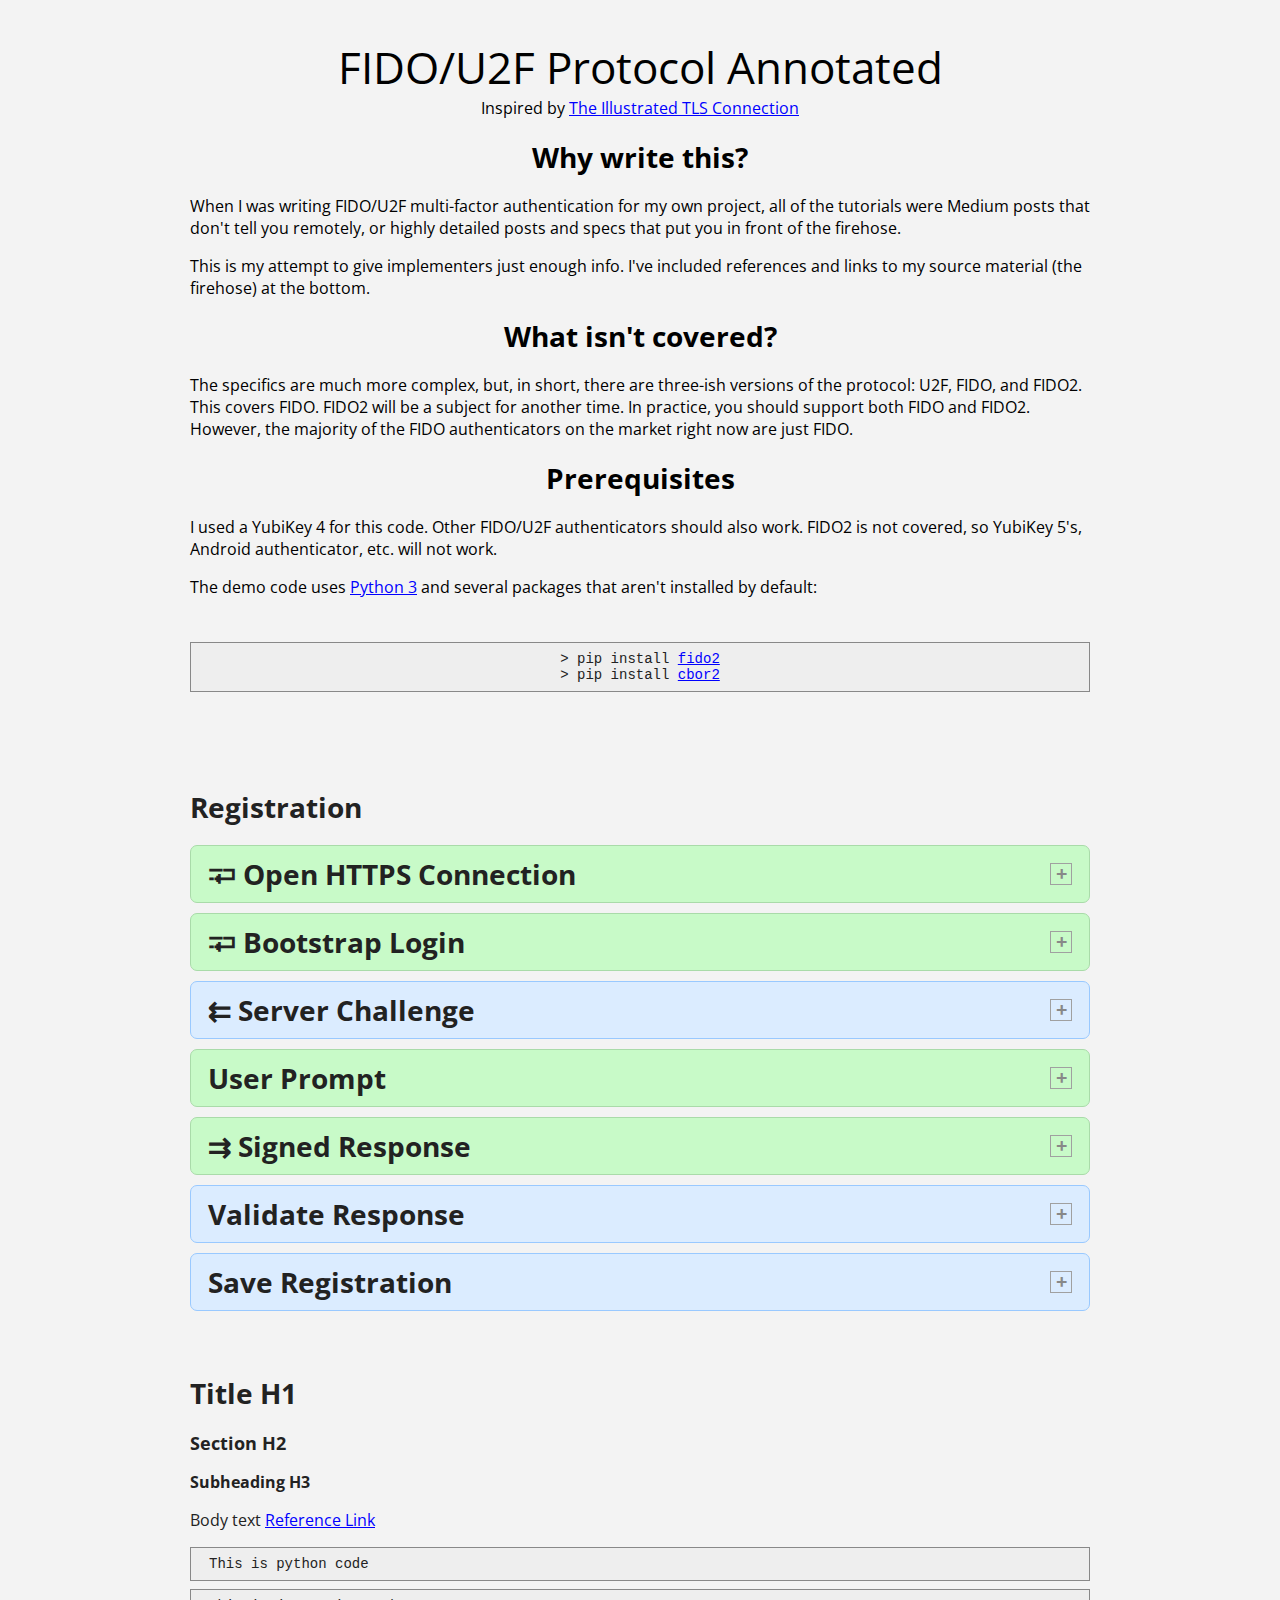
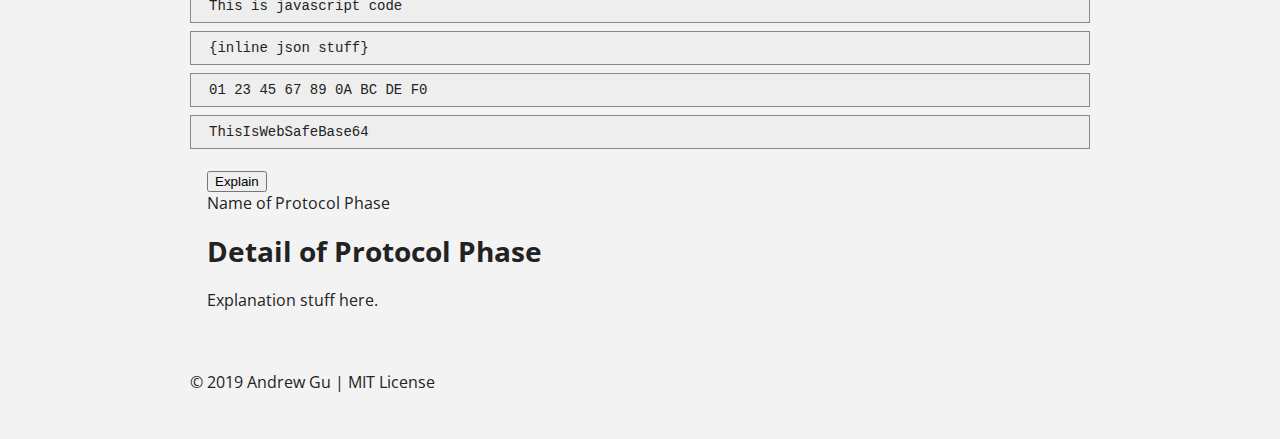
==== commit 6c58e633: "Getting code annotation to work" ====
--- a/u2f.html
+++ b/u2f.html
@@ -11,38 +11,33 @@
             <span class="subtitle">Inspired by <a target="_blank" href="https://tls13.ulfheim.net/">The Illustrated TLS Connection</a></span>
             <h1>Why write this?</h1>
             <p>
-                When I was writing FIDO/U2F multi-factor authentication for my own project, I couldn't find any good tutorials.
-            </p>
-            <p>    
-                In typical unsatisfying tutorial fashion, you get to choose between Medium posts that don't tell you remotely
-                enough, and highly detailed posts and specs that put you in front of the firehose.
-            </p>
-            <p>
-                This is my attempt at a tutorial that introduces FIDO bit by bit. I've included references and links
+                When I was writing FIDO/U2F multi-factor authentication for my own project, all of the tutorials were 
+                Medium posts that don't tell you remotely, or highly detailed posts and specs that put you in front 
+                of the firehose.
+            </p>
+            <p>
+                This is my attempt to give implementers just enough info. I've included references and links
                 to my source material (the firehose) at the bottom.
             </p>
             <h1>What isn't covered?</h1>
             <p>
-                TL;DR There are three-ish versions of the protocol. There's the old U2F, then there's FIDO and FIDO2. 
-                This covers FIDO mostly and stays away from the extra stuff that FIDO2 adds.
+                The specifics are much more complex, but, in short, there are three-ish versions of the protocol: 
+                U2F, FIDO, and FIDO2. This covers FIDO. FIDO2 will be a subject for another time.
+
+                In practice, you should support both FIDO and FIDO2. However,
+                the majority of the FIDO authenticators on the market right now are just FIDO.
             </p>
             <h1 class="phase-name">
                 Prerequisites
             </h1>
             <p>
-                You will need a FIDO authenticator to follow this tutorial. I used a YubiKey 4.
-                FIDO2 is not covered in the example code, so YubiKey 5's, Android authenticator, etc. which are FIDO2 will not work. 
-                However, you can get them working with some adjustments.
+                I used a YubiKey 4 for this code. Other FIDO/U2F authenticators should also work.
+                FIDO2 is not covered, so YubiKey 5's, Android authenticator, etc. will not work.
             </p>
             <p>
                 The demo code uses <a target="_blank" href="https://www.python.org/">Python 3</a> and several packages that aren't installed by default:
-                <code>
-                    &gt; pip install fido2
-                    &gt; pip install cbor2
-                </code>
-            </o>
-            <p>
-                JavaScript parts can be run in your browser's dev console.
+                <pre><code>&gt; pip install <a target="_blank" href="https://github.com/Yubico/python-fido2">fido2</a>
+&gt; pip install <a target="_blank" href="https://github.com/agronholm/cbor2">cbor2</a></code></pre>
             </p>
         </div>
         <div class="content-root">
@@ -55,8 +50,8 @@
                 </h1>
                 <div class="details">
                     <p>
-                        The browser will do this for you. If you are writing a native client, you should still use HTTPS.
-                        It accomplishes two key things:
+                        The browser does this for you. If you are writing a native client, you should still use HTTPS.
+                        HTTPS accomplishes two key things:
                     </p>
                     <ol>
                         <li>Prevent man in the middle attacks</li>
@@ -93,7 +88,8 @@
                     </h2>
                     <p>
                         Registration begins with the server generating a random challenge (binary blob).
-                        The challenge will be signed using a private key stored on the FIDO authenticator.
+                        The challenge will be signed using a private key stored on the authenticator as proof that
+                        the server is talking to a real authenticator.
                     </p>
                     <div class="code-paragraph" expandable>
                         <div class="code">
@@ -101,18 +97,13 @@
                         </div>
                         <input type="button" value="Show Code" expandtoggle>
                         <div class="details">
-                            <div class="code">
-                                # python<br>
-                                from binascii import hexlify<br>
-                                from secrets import token_bytes<br>
-                                <span class="has-tooltip">
-                                    CHALLENGE_LENGTH = 32
-                                    <div class="tooltip-text" style="width: 350px; padding-top: 5px;">32 bytes is probably enough, requiring 2<sup>128</sup> guesses for a birthday attack.</div>
-                                </span>
-                                <br>
-                                challenge = token_bytes(CHALLENGE_LENGTH)<br>
-                                print(hexlify(challenge))
-                            </div>
+                            <pre><code># python
+from binascii import hexlify
+from secrets import token_bytes
+<span tooltip="tooltip-challenge-length">CHALLENGE_LENGTH = 32</span>
+challenge = token_bytes(CHALLENGE_LENGTH)
+print(hexlify(challenge))</code></pre>
+                            <div id="tooltip-challenge-length">32 bytes is probably enough, requiring 2<sup>128</sup> guesses for a birthday attack.</div>
                         </div>
                         <p>
                             The challenge must be <em>random</em> so that an eavesdropper can't replay a previous registration.
@@ -124,8 +115,7 @@
                         Transmitting to Client
                     </h2>
                     <p>
-                        Before we can send the challenge to the actual FIDO authenticator, we will need to encode it using <a target="_blank" href="https://en.wikipedia.org/wiki/Base64#Implementations_and_history">base64url without padding</a>.
-                        Technically we don't have to do the base 64 encoding until the next step (client talking to the FIDO authenticator), but base64 is convenient for returning a binary blob in a HTTP response body.
+                        How you get the challenge blob to the client is up to you. We'll use <a target="_blank" href="https://en.wikipedia.org/wiki/Base64#Implementations_and_history">base64url</a> without padding because it'll be convenient later.
                     </p>
                     <div class="code-paragraph" expandable>
                         <div class="code">
@@ -133,22 +123,10 @@
                         </div>
                         <input type="button" value="Show Code" expandtoggle>
                         <div class="details">
-                            <p>
-                                Convert into base64url without padding:
-                            </p>
                             <div class="code">
                                 # python<br>
-                                from fido2.utils import websafe_encode<br>
-                                websafe_encode(challenge)
-                            </div>
-                            <p>
-                                You could generate the challenge straight into base64url, but remember that you will have to verify the response using the <em>decoded</em> bit sequence.
-                            </p>
-                            <div class="code">
-                                # python<br>
-                                from secrets import token_urlsafe<br>
-                                CHALLENGE_LENGTH = 32
-                                challenge = token_urlsafe(CHALLENGE_LENGTH).replace('=','')<br>
+                                from base64 import urlsafe_b64encode<br>
+                                print(urlsafe_b64encode(challenge).replace("=",""))
                             </div>
                         </div>
                     </div>
@@ -162,9 +140,9 @@
                 </h1>
                 <div class="details" tabcontainer>
                     <p>
-                        Using the challenge from the server and the "relying party ID" (domain name), the browser/native client asks
-                        the authenticator to generate a key pair that is unique for your site/app.
-                    </p>  
+                        Using the server challenge, "relying party ID" (domain name), and user ID,
+                        now we want to talk to the authenticator to create the private/public key.
+                    </p>
                     <div class="tab-selector">
                         <input id="client-phase-webauthn-tab" type="radio" name="reg-prompt-user-nav" checked>
                         <label for="client-phase-webauthn-tab">Browser</label>
@@ -175,14 +153,14 @@
                     <div class="tab-container">
                         <div class="tab-content" fortab="client-phase-webauthn-tab">
                             <h2>
-                                Browser (WebAuthn)
+                                Browser
                             </h2>
                             <p>
-                                In browsers, the easiest way is to call the <a target="_blank" href="https://developer.mozilla.org/en-US/docs/Web/API/Web_Authentication_API">WebAuthn API</a> with JavaScript. 
-                                This example covers the basic implementation using sensible defaults.
+                                Use the <a target="_blank" href="https://developer.mozilla.org/en-US/docs/Web/API/Web_Authentication_API">WebAuthn API</a>. 
+                                This example covers a basic implementation with sensible defaults.
                             </p>
                             <p>
-                                There are three steps:
+                                Three steps:
                             </p>
                             <div class="subsection" expandable>
                                 <h3 expandtoggle>
@@ -191,114 +169,41 @@
                                     Set up the options object
                                 </h3>
                                 <div class="details">
-                                    <div class="code-paragraph" expandable>
-                                        <div class="short">
-                                            <input type="button" value="Line by Line" expandtoggle>
-                                            <div class="code">
-                                                var options = {<br>
-                                                <span tab></span>publicKey: {<br>
-                                                <span tab__></span>rp: {<br>
-                                                <span tab____></span>id: <span class="has-tooltip">"localhost"<div class="tooltip-text" style="width: 350px; padding-top: 5px;">Typically your domain name. "localhost" for testing.</div></span>,<br>
-                                                <span tab____></span>name: <span class="has-tooltip">"Test App"<div class="tooltip-text" style="width: 300px; padding-top: 5px;">Friendly name for the prompt</div></span><br>
-                                                <span tab__></span>},<br>
-                                                <span tab__></span>challenge: <span class="has-tooltip">base64urlToBuffer(serverChallenge)<div class="tooltip-text" style="width: 300px; padding-top: 5px;">Raw bits of the server challenge</div></span>,<br>
-                                                <span tab__></span>user: {<br>
-                                                <span tab____></span>displayName: <span class="has-tooltip">"Test User"<div class="tooltip-text" style="width: 300px; padding-top: 5px;">Friendly name</div></span>,<br>
-                                                <span tab____></span>name: test_user@example.com,<br>
-                                                <span tab____></span>id: <span class="has-tooltip">base64urlToBuffer(userId)<div class="tooltip-text" style="width: 350px; padding-top: 5px;">Actual user identifier used for verification. This can be just the UTF-8 encoded user name.</div></span><br>
-                                                <span tab__></span>},<br>
-                                                <span tab__></span>pubKeyCredParams: [<br>
-                                                <span tab____></span>{<br>
-                                                <span tab______></span>type: <span class="has-tooltip">"public-key"<div class="tooltip-text" style="width: 300px; padding-top: 5px;">Magic word for "FIDO"</div></span>,<br>
-                                                <span tab______></span>alg: <span class="has-tooltip">-7<div class="tooltip-text" style="width: 350px; padding-top: 5px; left: -13px;">-7 is the magic number for ECDSA w/ SHA-256 signature algorithm. -37 is also common for RSA w/ SHA-256.<sup>1</sup></div></span><br>
-                                                <span tab____></span>}<br>
-                                                <span tab__></span>],<br>
-                                                <span tab__></span>timeout: <span class="has-tooltip">30000<div class="tooltip-text" style="width: 350px; padding-top: 5px; left: -10px;">Time in milliseconds before the prompt should time out.</div></span>,<br>
-                                                <span tab__></span>attestation: <span class="has-tooltip">"direct"<div class="tooltip-text" style="width: 350px; padding-top: 5px; left: -10px;">"Direct" means that a hardware attestation is required.</div></span><br>
-                                                <span tab></span>}<br>
-                                                };
-                                            </div>
-                                        </div>
-                                        <div class="details no-indent">
-                                            <input type="button" value="Short Version" expandtoggle>
-                                            <p>
-                                                You can find an excellent reference for the options object in <a target="_blank" href="https://developer.mozilla.org/en-US/docs/Web/API/PublicKeyCredentialCreationOptions">MDN</a>.
-                                            </p>
-
-                                            When creating this object, we need to know a few things like the user's ID and the server challenge. The API expects them as Buffer objects, 
-                                            so we need a helper function:
-
-<pre><code>function base64urlToBuffer(base64url)
-{
-    var rawString = window.atob(base64url.replace(/_/g, "/").replace(/-/g, "+"));
-    var buffer = new ArrayBuffer(rawString.length);
-    var array = new Uint8Array(buffer);
-    for (var i = 0; i < rawString.length; i++) {
-        array[i] = rawString.charCodeAt(i);
+                                    <p>
+                                        The options object is a 
+                                        <a target="_blank" href="https://developer.mozilla.org/en-US/docs/Web/API/CredentialsContainer/create"><span class="mono">CredentialCreationOptions</span></a>, which
+                                        only accepts a "publicKey" property that is a <a target="_blank" href="https://developer.mozilla.org/en-US/docs/Web/API/PublicKeyCredentialCreationOptions"><span class="mono">PublicKeyCredentialCreationOptions</span></a>.
+                                    </p>
+                                    <div class="code">
+<pre templated>var options = {
+publicKey: {
+    rp: {
+        %{id: "localhost"}%(dt-wan-rpid),
+        name: "Test App"
+    },
+    %{challenge: base64urlToBuffer(serverChallenge)}%(dt-wan-server-challenge),
+    user: {
+        displayName: "Test User",
+        name: "test_user@example.com",
+        %{id: base64urlToBuffer(userId)}%(dt-wan-user-id),
+    },
+    pubKeyCredParams: [
+        {
+            %{type: "public-key"}%(dt-wan-pubkey-type),
+            %{alg: -7}%(dt-wan-alg-code)
+        }
+    ],
+    %{timeout: 30000}%(dt-wan-prompt-timeout),
+    %{attestation: "direct"}%(dt-wan-attestation-type)
     }
-    return buffer;
-}</code></pre>
-                                            <p>
-                                                We know our server challenge's base64url encoding from before:
-                                            </p>
-                                            <pre><code>var serverChallenge = "Sy_ncmOygDGzlhQPhGCGP-gLiOu5dKnmoQacpAQL9Uc"</code></pre>
-                                            <p>
-                                                We also need a unique identifier for the user. This identifier should  not change if the user changes their email address, etc. We'll just make up some base64 for now.
-                                            </p>
-                                            <pre><code>var userId = "abcdef"</code></pre>
-                                            <p>
-                                                The options object contains a single field "publicKey" and the value is a <span class="mono"><a target="_blank" href="https://developer.mozilla.org/en-US/docs/Web/API/PublicKeyCredentialCreationOptions">PublicKeyCredentialCreationOptions</a></span>.
-                                            </p>
-                                            <pre><code>var options = {
-    publicKey: {</code></pre>
-                                            <p>
-                                                In most cases, "relying party" just means your domain name. The browser checks that it matches your SSL certificate. "localhost" is an exception, useful for testing.
-                                            </p>
-                                            <pre><code>        rp: {
-            id: "localhost",
-            name: "Test App"
-        },</code></pre>
-                                            <p>
-                                                The API expects us to pass in a byte buffer, so we decode the base64 using the helper function up above:
-                                            </p>
-                                            <pre><code>        challenge: base64urlToBuffer(serverChallenge)</code></pre>
-                                            <p>
-                                                The API also expects the user ID as a byte buffer:
-                                            </p>
-                                            <pre><code>        user: {
-            displayName: "Test user",
-            name: "test@example.com",
-            id: base64urlToBuffer(UserId)
-        },</code></pre>
-                                            <p>
-                                                Only the "public-key" type is supported for now. -7 means ECDSA with SHA-256. -37 for RSA with SHA-256 is also common.
-                                                You can look up numbers and names <a target="_blank" href="https://www.iana.org/assignments/cose/cose.xhtml#algorithms">in this table</a>.
-                                                For this example we will only do ECDSA with SHA-256, because that's what the YubiKey 4 uses.
-                                            </p>
-                                            <pre><code>        pubKeyCredParams: [
-            {
-                type: "public-key",
-                alg: -7 // ECDSA SHA256
-            }
-        ],</code></pre>
-                                            <p>
-                                                <span class="mono">timeout</span> just refers to how long the prompt will wait.
-                                            </p>
-                                            <pre><code>        timeout: 10000,</code></pre>
-                                            <p>
-                                                <span class="mono">"direct"</span> means that the authenticator will need to prove that it's a hardware key by
-                                                signing the response using a certificate whose private key is stored in the authenticator in a place where your
-                                                computer can't read it. The server will 
-                                                verify the signature and verify the certificate as proof that it's actually the authenticator that is responding.
-                                            </p>
-                                            <p>
-                                                For example, on the YubiKey 4,
-                                                you will get an attestation tied to a certificate from Yubico as evidence that this is a real YubiKey.
-                                            </p>
-                                            <pre><code>        attestation: "direct"
-    }
-};</code></pre>
-                                        </div>
+};</pre>
+                                    </div>
+                                    <div id="dt-wan-rpid" class="clickdetail">
+                                        The "relying party ID" is usually your domain name.
+                                    </div>
+                                    <div id="dt-wan-server-challenge" class="clickdetail">
+                                        This is the server challenge from earlier. WebAuthn expects the challenge as an ArrayBuffer of binary data, 
+                                        so we will deserialize the challenge
                                     </div>
                                 </div>
                             </div>
@@ -325,14 +230,13 @@
                         </div>
                         <div class="tab-content" fortab="client-phase-python-tab">
                             <h2>
-                                Native (python-fido2)
+                                Native
                             </h2>
                             <p>
                                 I still recommend using WebAuthn because it abstracts the OS and hardware specific aspects. 
                                 However, if you can't embed a web view, you can use client-side libraries to talk to the device. 
-                                This tutorial uses 
-                                <a target="_blank" href="https://github.com/Yubico/python-fido2">Yubico's FIDO2 library</a> to talk to a
-                                USB authenticator.
+                                I'm going to use
+                                <a target="_blank" href="https://github.com/Yubico/python-fido2">Yubico's FIDO2 library</a>.
                             </p>
                         </div>
                     </div>
@@ -442,7 +346,10 @@
         </div>
     </body>
     <script type="text/javascript" src="./include/util.js"></script>
+    <script type="text/javascript" src="./include/template.js"></script>
     <script type="text/javascript">
+        convertCodeTemplates();
+
         var formatMapping = {
             "expandable_attrb" : "expandable",
             "toggle_attrb" : "expandtoggle",
@@ -453,6 +360,10 @@
             "tab_content_class" : "tab-content",
             "tab_content_key_attrb" : "fortab",
             "tab_visiblity_class" : "visible",
+            "tooltip_attrb_string" : "tooltip",
+            "tooltip_class" : "tooltip",
+            "clickdetail_class" : "clickdetail",
+            "clickdetail_attrb_string" : "clickdetail",
         };
         initInteractiveFormatting(formatMapping);
     </script>
--- a/include/style.css
+++ b/include/style.css
@@ -33,7 +33,7 @@
     display: block;
 }
 
-p, div.details > div.paragraph, div.code-paragraph {
+p, div.details > div.paragraph, div.code-paragraph{
     font-size: 16px;
     text-align: left;
     margin-top: 16px;
@@ -55,7 +55,6 @@
     width: 900px;
     margin: 20px auto 0;
     padding: 17px;
-    /*background-color: #f8f8f8;*/
 
     font-size: 44px;
     text-align: center;
@@ -77,7 +76,6 @@
     padding: 17px;
     width: 900px;
     color: #222222;
-    /*background-color: #f8f8f8;*/
 }
 
 a {
@@ -172,7 +170,7 @@
 code, div.code {
     margin: 8px 0;
     border: 1px solid #888888;
-    padding: 8px 20px;
+    padding: 8px 18px;
     box-sizing: border-box;
     width: 100%;
     background-color: #eeeeee;
@@ -224,18 +222,15 @@
 }
 
 /* Tooltip formatting */
-div.tooltip-text {
+div.tooltip {
     position: absolute;
 
-    top: 100%;
-    left: 20px;
-    margin-top: 5px;
-
-    padding: 8px;
+    margin: 0px;
+    padding: 5px;
 
     font-family: 'Open Sans', sans-serif;
-    line-height: 16px;
-    font-size: 16px;
+    line-height: 14px;
+    font-size: 14px;
     text-align: left;
     box-sizing: border-box;
     border-radius: 5px;
@@ -244,37 +239,21 @@
 
     z-index: 100;
     display: block;
-    opacity: 0.0;
 
     pointer-events: none;
+
+    opacity: 0;
 
     transition-property: opacity;
     transition-duration: 0.2s;
     transition-timing-function: cubic-bezier(0.25, 0.46, 0.45, 0.94);
 }
 
-.has-tooltip:hover > div.tooltip-text {
-    opacity: 1.0;
-}
-
-.has-tooltip {
-    position: relative;
-}
-
-.code > .has-tooltip {
-    color: #222288;
+code [tooltip], .code [tooltip] {
+    margin: -1px -2px;
+    padding: 1px 2px;
+    background-color: rgba(0,0,0, 0.1);
     text-decoration: underline;
-}
-
-div.tooltip-text::after {
-    content: " ";
-    position: absolute;
-    top: 0%; /* At the bottom of the tooltip */
-    left: 20px;
-    margin-top: -10px;
-    border-width: 5px;
-    border-style: solid;
-    border-color:  transparent transparent rgb(70, 70, 70) transparent;
 }
 
 /* Formatting for protocol phase container */
@@ -411,4 +390,37 @@
 
 div.collapsed > .details {
     display: none;
+}
+
+code [clickdetail], .code [clickdetail] {
+    margin: -1px -2px;
+    padding: 1px 2px;
+    background-color: rgba(0,0,0, 0.1);
+    text-decoration: underline;
+    cursor: pointer;
+}
+
+.clickdetail
+{
+    display: none;
+    font-size: 14px;
+    padding: 7px;
+    font-family: 'Open Sans', sans-serif;
+
+    background-color: rgba(255, 255, 255, 1);
+    border: 1px solid #AAAAAA;
+
+    transition-property: background-color;
+    transition-duration: 1.5s;
+    transition-timing-function: cubic-bezier(0.25, 0.46, 0.45, 0.94);
+}
+
+code .clickdetail, .code .clickdetail {
+    margin: 5px -18px;
+    border-left: none;
+    border-right: none;
+}
+
+code > pre, .code > pre {
+    margin: 0;
 }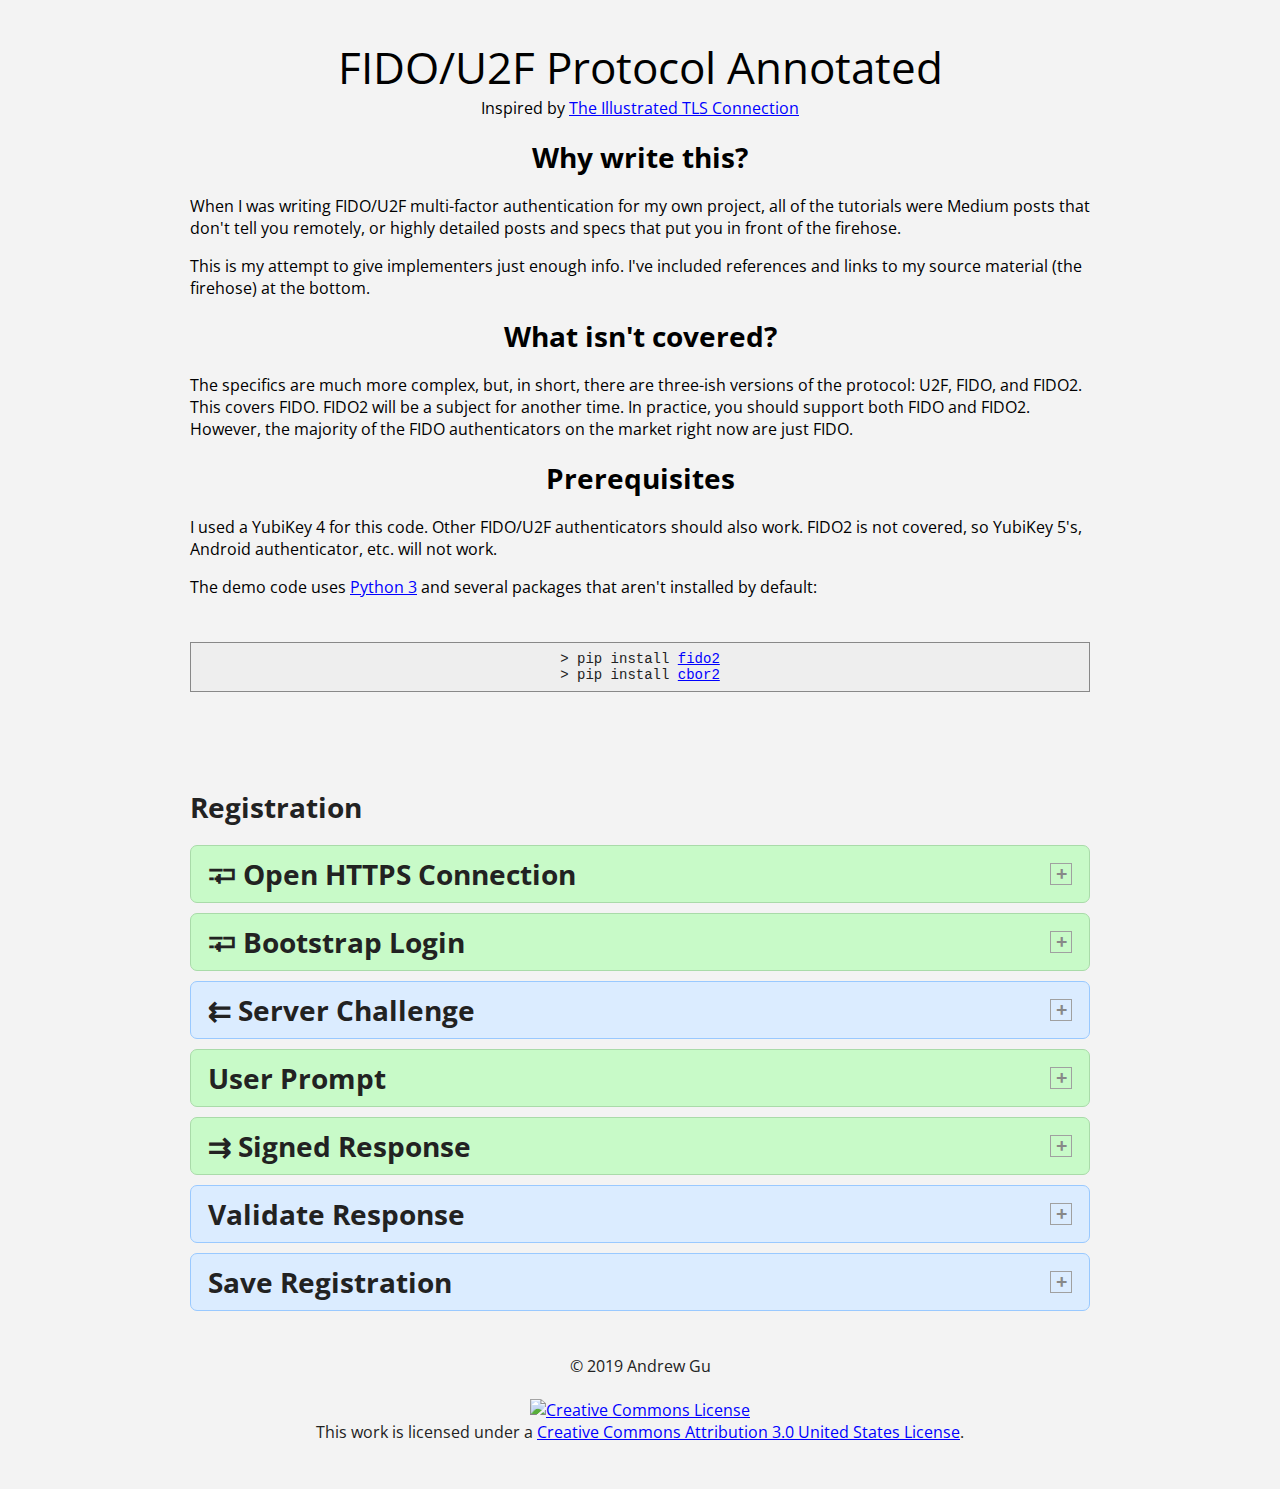
==== commit 1c94c159: "Switch to CC for copyright" ====
--- a/u2f.html
+++ b/u2f.html
@@ -171,30 +171,30 @@
                                 <div class="details">
                                     <p>
                                         The options object is a 
-                                        <a target="_blank" href="https://developer.mozilla.org/en-US/docs/Web/API/CredentialsContainer/create"><span class="mono">CredentialCreationOptions</span></a>, which
-                                        only accepts a "publicKey" property that is a <a target="_blank" href="https://developer.mozilla.org/en-US/docs/Web/API/PublicKeyCredentialCreationOptions"><span class="mono">PublicKeyCredentialCreationOptions</span></a>.
+                                        <span class="mono"><a target="_blank" href="https://developer.mozilla.org/en-US/docs/Web/API/CredentialsContainer/create">CredentialCreationOptions</a></span>, which
+                                        only accepts a "publicKey" property that is a <span class="mono"><a target="_blank" href="https://developer.mozilla.org/en-US/docs/Web/API/PublicKeyCredentialCreationOptions">PublicKeyCredentialCreationOptions</a></span>.
                                     </p>
                                     <div class="code">
 <pre templated>var options = {
-publicKey: {
-    rp: {
-        %{id: "localhost"}%(dt-wan-rpid),
-        name: "Test App"
-    },
-    %{challenge: base64urlToBuffer(serverChallenge)}%(dt-wan-server-challenge),
-    user: {
-        displayName: "Test User",
-        name: "test_user@example.com",
-        %{id: base64urlToBuffer(userId)}%(dt-wan-user-id),
-    },
-    pubKeyCredParams: [
-        {
-            %{type: "public-key"}%(dt-wan-pubkey-type),
-            %{alg: -7}%(dt-wan-alg-code)
-        }
-    ],
-    %{timeout: 30000}%(dt-wan-prompt-timeout),
-    %{attestation: "direct"}%(dt-wan-attestation-type)
+    publicKey: {
+        rp: {
+            %{id: "localhost"}%(dt-wan-rpid),
+            name: "Test App"
+        },
+        %{challenge: base64urlToBuffer(serverChallenge)}%(dt-wan-server-challenge),
+        user: {
+            displayName: "Test User",
+            name: "test_user@example.com",
+            %{id: base64urlToBuffer(userId)}%(dt-wan-user-id),
+        },
+        pubKeyCredParams: [
+            {
+                %{type: "public-key"}%(dt-wan-pubkey-type),
+                %{alg: -7}%(dt-wan-alg-code)
+            }
+        ],
+        %{timeout: 30000}%(dt-wan-prompt-timeout),
+        %{attestation: "direct"}%(dt-wan-attestation-type)
     }
 };</pre>
                                     </div>
@@ -279,70 +279,9 @@
                 </div>
             </div>
         </div>
-        <div class="content-root">
-            <h1>Title H1</h1>
-            <h2>Section H2</h2>
-            <h3>Subheading H3</h3>
-            <p>Body text <a target="_blank" href="https://fidoalliance.org/specifications/">Reference Link</a></p>
-            <code class="python">This is python code</code>
-            <code class="javascript">This is javascript code</code>
-            <code class="json">{inline json stuff}</code>
-            <code class="hex">01 23 45 67 89 0A BC DE F0</code>
-            <code class="base64">ThisIsWebSafeBase64</code>
-
-            <div class="protocol-phase expandable" id="test_expandable">
-                <div class="expandable-inner">
-                    <div class="protocol-phase-header header">
-                        <input class="protocol-phase-toggle" type="button" value="Explain" expandtarget="test_expandable">
-                        <div class="protocol-phase-previewer">Name of Protocol Phase</div>
-                    </div>
-                    <div class="protocol-phase-detail detail">
-                        <h1>Detail of Protocol Phase</h1>
-
-                        <p>Explanation stuff here.</p>
-                        <!--
-                        <div class="data expandable" id="test_data">
-                            <div class="data-header header" previewer>
-                                <input class="data-toggle" type="button" value="Annotate" expandtarget="test_data">
-                                <div class="data-previewer" preview>
-                                    <code class="json">{Collapsed Json}</code>
-                                </div>
-                            </div>
-                            <div class="data-expanded">
-                                <code class="json">00 00 00 00</code>
-                                <p>Description</p>
-                                <code class="json">00 00 00 00</code>
-                                <p>Description</p>
-                                <code class="json">00 00 00 00</code>
-                                <p>Description</p>
-                            </div>
-                        </div>
-
-                        <div class="blob expandable" id="test_blob">
-                            <div class="blob-header header" previewer>
-                                <input class="blob-toggle" type="button" value="Decode" expandtarget="test_blob">
-                                <div class="blob-previewer">
-                                    <code class="base64">Base 64</code>
-                                </div>
-                            </div>
-                            <div class="blob-expanded">
-                                <code class="hex">00 00 00 00</code>
-                            </div>
-                        </div>
-
-                        <div class="show-code expandable" id="test_showcode">
-                            <div class="show-code-header header">
-                                <input class="show-code-expand-button" type="button" value="Code" expandtarget="test_showcode" previewer>
-                            </div>
-                            <code class="show-code-expanded python">Detail code</code>
-                        </div>
-                        -->
-                    </div>
-                </div>
-            </div>
-        </div>
         <div class="page-footer">
-            &copy; 2019 Andrew Gu | MIT License
+            &copy; 2019 Andrew Gu<br><br>
+            <a rel="license" href="http://creativecommons.org/licenses/by/3.0/us/"><img alt="Creative Commons License" style="border-width:0" src="https://i.creativecommons.org/l/by/3.0/us/88x31.png" /></a><br />This work is licensed under a <a rel="license" href="http://creativecommons.org/licenses/by/3.0/us/">Creative Commons Attribution 3.0 United States License</a>.
         </div>
     </body>
     <script type="text/javascript" src="./include/util.js"></script>
--- a/include/style.css
+++ b/include/style.css
@@ -69,6 +69,7 @@
     margin: 0 auto;
     padding: 17px;
     width: 900px;
+    text-align: center;
 }
 
 .content-root {
@@ -170,7 +171,7 @@
 code, div.code {
     margin: 8px 0;
     border: 1px solid #888888;
-    padding: 8px 18px;
+    padding: 8px 13px;
     box-sizing: border-box;
     width: 100%;
     background-color: #eeeeee;
@@ -181,6 +182,16 @@
     display: block;
 }
 
+code .clickdetail, .code .clickdetail {
+    margin: 5px -13px;
+    border-left: none;
+    border-right: none;
+}
+
+code > pre, .code > pre {
+    margin: 0;
+}
+
 span[tab]::after {
     content: "\00a0\00a0\00a0\00a0"
 }
@@ -205,9 +216,13 @@
     padding: 2px;
 }
 
-span.mono a
+span.mono > a, a > span.mono
 {
     color: #000099;
+}
+
+span.mono:hover > a, a:hover > span.mono, code [clickdetail]:hover, div.code [clickdetail]:hover {
+    background-color: rgba(0,0,0,0.15);
 }
 
 div.code > input[expandtoggle] {
@@ -408,19 +423,10 @@
     font-family: 'Open Sans', sans-serif;
 
     background-color: rgba(255, 255, 255, 1);
+    opacity: 0;
     border: 1px solid #AAAAAA;
 
-    transition-property: background-color;
-    transition-duration: 1.5s;
+    transition-property: opacity;
+    transition-duration: 0.5s;
     transition-timing-function: cubic-bezier(0.25, 0.46, 0.45, 0.94);
-}
-
-code .clickdetail, .code .clickdetail {
-    margin: 5px -18px;
-    border-left: none;
-    border-right: none;
-}
-
-code > pre, .code > pre {
-    margin: 0;
 }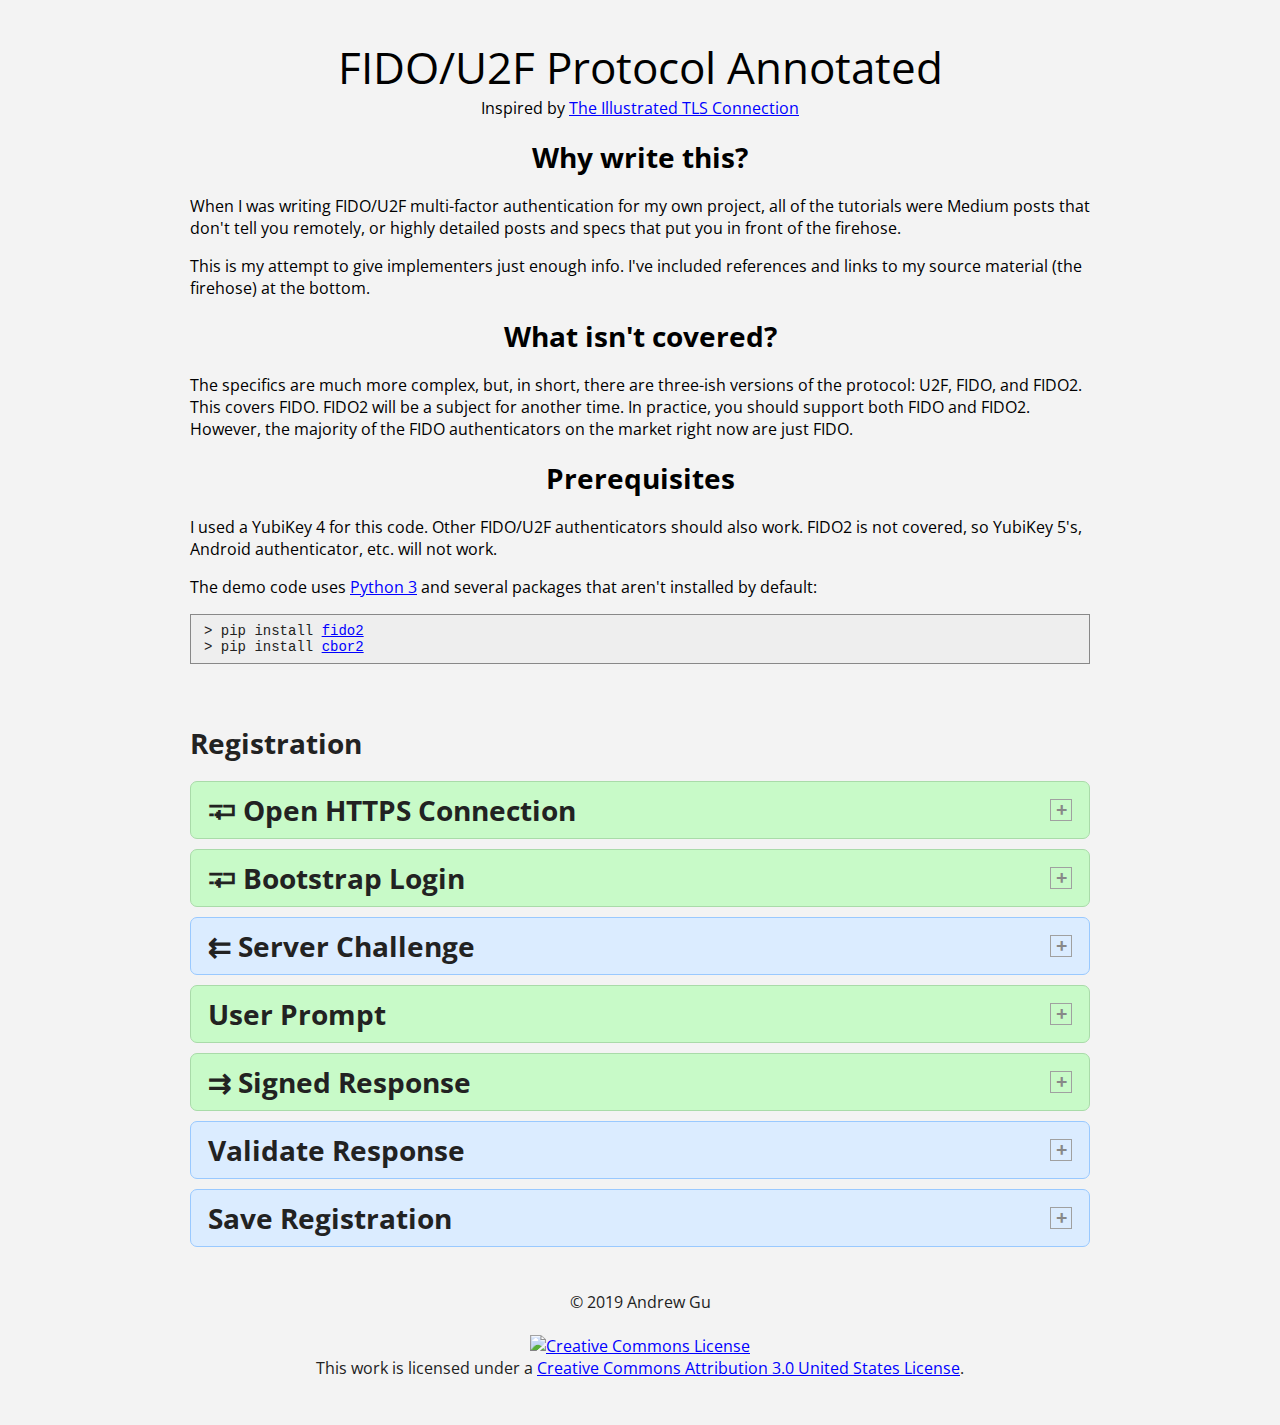
==== commit 8f5a63c6: "Save diff" ====
--- a/u2f.html
+++ b/u2f.html
@@ -36,9 +36,11 @@
             </p>
             <p>
                 The demo code uses <a target="_blank" href="https://www.python.org/">Python 3</a> and several packages that aren't installed by default:
-                <pre><code>&gt; pip install <a target="_blank" href="https://github.com/Yubico/python-fido2">fido2</a>
-&gt; pip install <a target="_blank" href="https://github.com/agronholm/cbor2">cbor2</a></code></pre>
-            </p>
+            </p>
+            <code>
+                &gt; pip install <a target="_blank" href="https://github.com/Yubico/python-fido2">fido2</a><br>
+                &gt; pip install <a target="_blank" href="https://github.com/agronholm/cbor2">cbor2</a>
+            </code>
         </div>
         <div class="content-root">
             <h1>Registration</h1>
--- a/include/style.css
+++ b/include/style.css
@@ -31,6 +31,10 @@
     font-size: 16px;
     text-align: center;
     display: block;
+}
+
+.page-header code, .page-header div.code {
+    text-align: left;
 }
 
 p, div.details > div.paragraph, div.code-paragraph{
